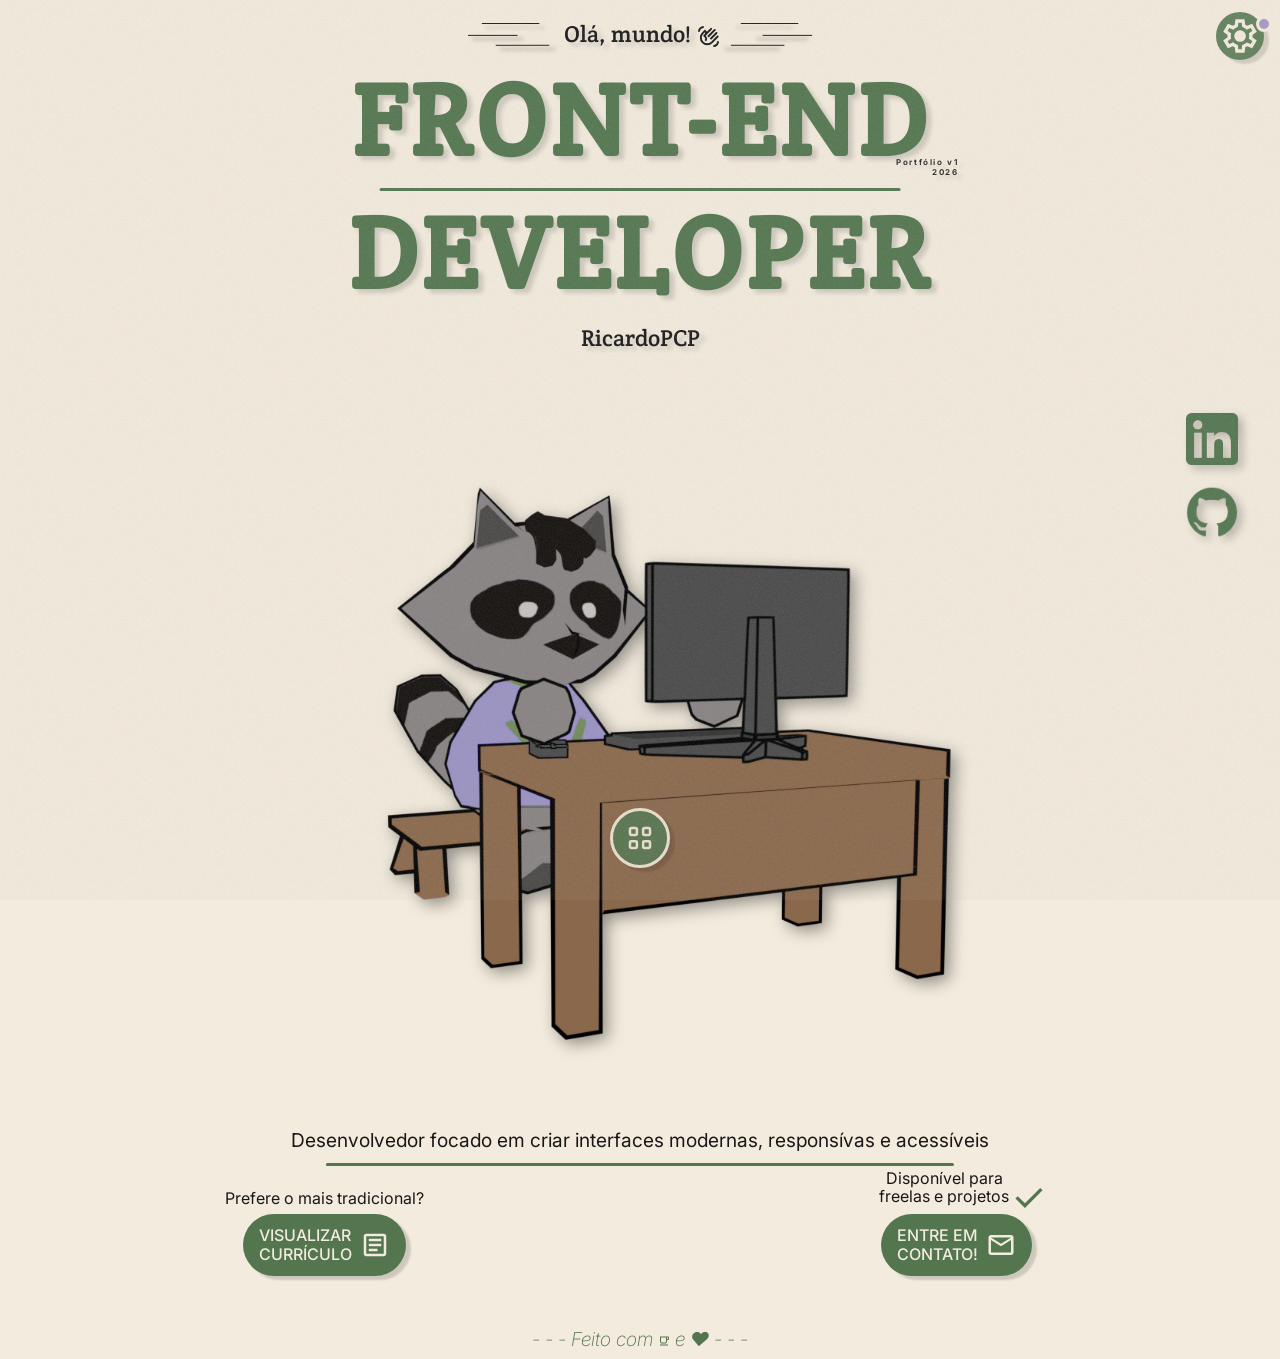
==== index.html @ e35e388c "Primeiro commit" ====
<!DOCTYPE html>
<html lang="en">
<head>
    <meta charset="UTF-8">
    <meta name="viewport" content="width=device-width, initial-scale=1.0">
    <meta name="author" content = "Ricardo PCP">

    <link href="https://fonts.googleapis.com/css2?family=Crete+Round:ital@0;1&display=swap" rel="stylesheet">
    <link href="https://fonts.googleapis.com/css2?family=Crete+Round:ital@0;1&family=Inter:ital,opsz,wght@0,14..32,100..900;1,14..32,100..900&display=swap" rel="stylesheet">
    <link rel="stylesheet" href="./css/style.css">
    <link rel="icon" href="favicon.ico" />
    <script src="script.js" defer></script>

    <title>RicardoPCP</title>
    
</head>
<body>
    <main>
    <header>
        <div class="botao-config">

            <audio id="musica" src="./assets/bg-music.mp3" loop></audio>

            <div class="tocandomusica"><p data-key="musicalg">Tocando: 'Playful Piano' by Dylann Taylor</p>
            </div>

            <ul class="config" onclick="configClick()" tabindex="0" role="button" onkeydown="if(event.key === 'Enter' || event.key === ' ') { configClick(); event.preventDefault(); }">
                <li><svg xmlns="http://www.w3.org/2000/svg" height="24px" viewBox="0 -960 960 960" width="24px" fill="#F3EBDD"><path d="m370-80-16-128q-13-5-24.5-12T307-235l-119 50L78-375l103-78q-1-7-1-13.5v-27q0-6.5 1-13.5L78-585l110-190 119 50q11-8 23-15t24-12l16-128h220l16 128q13 5 24.5 12t22.5 15l119-50 110 190-103 78q1 7 1 13.5v27q0 6.5-2 13.5l103 78-110 190-118-50q-11 8-23 15t-24 12L590-80H370Zm70-80h79l14-106q31-8 57.5-23.5T639-327l99 41 39-68-86-65q5-14 7-29.5t2-31.5q0-16-2-31.5t-7-29.5l86-65-39-68-99 42q-22-23-48.5-38.5T533-694l-13-106h-79l-14 106q-31 8-57.5 23.5T321-633l-99-41-39 68 86 64q-5 15-7 30t-2 32q0 16 2 31t7 30l-86 65 39 68 99-42q22 23 48.5 38.5T427-266l13 106Zm42-180q58 0 99-41t41-99q0-58-41-99t-99-41q-59 0-99.5 41T342-480q0 58 40.5 99t99.5 41Zm-2-140Z"/></svg></li>
                <span class="notificacao"></span>
            </ul>

            <div class="aba-config some">
                <ul>
                    <li class="cor hover" onclick="toggleDarkMode()" tabindex="0" role="button" onkeydown="if(event.key === 'Enter' || event.key === ' ') { toggleDarkMode(); event.preventDefault(); }"><svg class="sol" xmlns="http://www.w3.org/2000/svg" height="20px" viewBox="0 -960 960 960" width="20px" fill="#F3EBDD"><path d="M565-395q35-35 35-85t-35-85q-35-35-85-35t-85 35q-35 35-35 85t35 85q35 35 85 35t85-35Zm-226.5 56.5Q280-397 280-480t58.5-141.5Q397-680 480-680t141.5 58.5Q680-563 680-480t-58.5 141.5Q563-280 480-280t-141.5-58.5ZM200-440H40v-80h160v80Zm720 0H760v-80h160v80ZM440-760v-160h80v160h-80Zm0 720v-160h80v160h-80ZM256-650l-101-97 57-59 96 100-52 56Zm492 496-97-101 53-55 101 97-57 59Zm-98-550 97-101 59 57-100 96-56-52ZM154-212l101-97 55 53-97 101-59-57Zm326-268Z"/></svg> <svg class="lua" xmlns="http://www.w3.org/2000/svg" height="24px" viewBox="0 -960 960 960" width="24px" fill="#181818"><path d="M480-120q-150 0-255-105T120-480q0-150 105-255t255-105q14 0 27.5 1t26.5 3q-41 29-65.5 75.5T444-660q0 90 63 153t153 63q55 0 101-24.5t75-65.5q2 13 3 26.5t1 27.5q0 150-105 255T480-120Zm0-80q88 0 158-48.5T740-375q-20 5-40 8t-40 3q-123 0-209.5-86.5T364-660q0-20 3-40t8-40q-78 32-126.5 102T200-480q0 116 82 198t198 82Zm-10-270Z"/></svg> </li> <li>|</li>
                    <li class="btnMusic hover" onclick="toggleMusic()" tabindex="0" role="button" onkeydown="if(event.key === 'Enter' || event.key === ' ') { toggleMusic(); event.preventDefault(); }"><svg class="noMusic" xmlns="http://www.w3.org/2000/svg" height="24px" viewBox="0 -960 960 960" width="24px" fill="#181818"><path d="M792-56 56-792l56-56 736 736-56 56ZM560-514l-80-80v-246h240v160H560v166ZM400-120q-66 0-113-47t-47-113q0-66 47-113t113-47q23 0 42.5 5.5T480-418v-62l80 80v120q0 66-47 113t-113 47Z"/></svg> <svg class="music" xmlns="http://www.w3.org/2000/svg" height="24px" viewBox="0 -960 960 960" width="24px" fill="#181818"><path d="M287-167q-47-47-47-113t47-113q47-47 113-47 23 0 42.5 5.5T480-418v-422h240v160H560v400q0 66-47 113t-113 47q-66 0-113-47Z"/></svg></li> <li>|</li>
                    <li class="lingua hover" onclick="toggleLanguage()" data-key="nav-lingua" tabindex="0" role="button" onkeydown="if(event.key === 'Enter' || event.key === ' ') { toggleLanguage(); event.preventDefault(); }"><p>BR</p></li>
                </ul>
            </div>
        </div>

        <nav class="navbar">
            <ul class="navbar-hid" onclick="navMobile()" tabindex="0" role="button" onkeydown="if(event.key === 'Enter' || event.key === ' ') { navMobile(); event.preventDefault(); }">
                <li class="menu" ><svg xmlns="http://www.w3.org/2000/svg" height="35px" viewBox="0 -960 960 960" width="35px" fill="#F3EBDD"><path d="M340-540H200q-33 0-56.5-23.5T120-620v-140q0-33 23.5-56.5T200-840h140q33 0 56.5 23.5T420-760v140q0 33-23.5 56.5T340-540Zm-140-80h140v-140H200v140Zm140 500H200q-33 0-56.5-23.5T120-200v-140q0-33 23.5-56.5T200-420h140q33 0 56.5 23.5T420-340v140q0 33-23.5 56.5T340-120Zm-140-80h140v-140H200v140Zm560-340H620q-33 0-56.5-23.5T540-620v-140q0-33 23.5-56.5T620-840h140q33 0 56.5 23.5T840-760v140q0 33-23.5 56.5T760-540Zm-140-80h140v-140H620v140Zm140 500H620q-33 0-56.5-23.5T540-200v-140q0-33 23.5-56.5T620-420h140q33 0 56.5 23.5T840-340v140q0 33-23.5 56.5T760-120Zm-140-80h140v-140H620v140ZM340-620Zm0 280Zm280-280Zm0 280Z"/></svg></li>
            </ul>
            <ul class="navbarul-mobile">
                <li class="hover"><a href="#home" data-page="home" onclick="irParaPagina('home')" ><svg xmlns="http://www.w3.org/2000/svg" height="24px" viewBox="0 -960 960 960" width="24px" fill="#F3EBDD"><path d="M240-200h120v-240h240v240h120v-360L480-740 240-560v360Zm-80 80v-480l320-240 320 240v480H520v-240h-80v240H160Zm320-350Z"/></svg> <span data-key="nav-home"><br>Início</span></a></li>

                <li class="hover"><a href="#" data-page="sobre" onclick="irParaPagina('sobre')"><svg xmlns="http://www.w3.org/2000/svg" height="24px" viewBox="0 -960 960 960" width="24px" fill="#F3EBDD"><path d="M367-527q-47-47-47-113t47-113q47-47 113-47t113 47q47 47 47 113t-47 113q-47 47-113 47t-113-47ZM160-160v-112q0-34 17.5-62.5T224-378q62-31 126-46.5T480-440q66 0 130 15.5T736-378q29 15 46.5 43.5T800-272v112H160Zm80-80h480v-32q0-11-5.5-20T700-306q-54-27-109-40.5T480-360q-56 0-111 13.5T260-306q-9 5-14.5 14t-5.5 20v32Zm296.5-343.5Q560-607 560-640t-23.5-56.5Q513-720 480-720t-56.5 23.5Q400-673 400-640t23.5 56.5Q447-560 480-560t56.5-23.5ZM480-640Zm0 400Z"/></svg> <span data-key="nav-sobre"><br>Sobre</span></a></li>

                <li class="hover"><a href="#" data-page="tech" onclick="irParaPagina('tech')"><svg xmlns="http://www.w3.org/2000/svg" height="24px" viewBox="0 -960 960 960" width="24px" fill="#F3EBDD"><path d="M320-240 80-480l240-240 57 57-184 184 183 183-56 56Zm320 0-57-57 184-184-183-183 56-56 240 240-240 240Z"/></svg> <span data-key="nav-tech"><br>Tech</span></a></li>

                <li class="hover"><a href="#" data-page="projetos" onclick="irParaPagina('projetos')"><svg xmlns="http://www.w3.org/2000/svg" height="24px" viewBox="0 -960 960 960" width="24px" fill="#F3EBDD"><path d="M480-400 40-640l440-240 440 240-440 240Zm0 160L63-467l84-46 333 182 333-182 84 46-417 227Zm0 160L63-307l84-46 333 182 333-182 84 46L480-80Zm0-411 273-149-273-149-273 149 273 149Zm0-149Z"/></svg><span data-key="nav-projetos"><br> Projetos</span></a></li>

                <li class="hover"><a href="#" data-page="contato" onclick="irParaPagina('contato')"><svg xmlns="http://www.w3.org/2000/svg" height="24px" viewBox="0 -960 960 960" width="24px" fill="#F3EBDD"><path d="M160-160q-33 0-56.5-23.5T80-240v-480q0-33 23.5-56.5T160-800h640q33 0 56.5 23.5T880-720v480q0 33-23.5 56.5T800-160H160Zm320-280L160-640v400h640v-400L480-440Zm0-80 320-200H160l320 200ZM160-640v-80 480-400Z"/></svg><span data-key="nav-contato"><br> Contato</span></a></li>

                <li class="hover menu-fechar" onclick="navFechar()" tabindex="0" role="button" onkeydown="if(event.key === 'Enter' || event.key === ' ') { navFechar(); event.preventDefault(); }"> <svg xmlns="http://www.w3.org/2000/svg" height="30px" viewBox="0 -960 960 960" width="30px" fill="#F3EBDD"><path d="m256-200-56-56 224-224-224-224 56-56 224 224 224-224 56 56-224 224 224 224-56 56-224-224-224 224Z"/></svg></li>
            </ul>
        </nav>
    </header>

    <div id="telaDeCarregamento">
        <div class="barra"><img class="guacinim-load" src="./assets/logo.png" alt="Cabeça de guaxinim feliz em low poly"></div>
        <p class="text-carregando">CARREGANDO.<span class="reticencias">..</p>
        <p class="obs">Não vai demorar!</p>
    </div>

    <div class="conteudo">

    <hero id="home" class="pagina ativa">
        <div class="hero-texto">

        <h3><svg width="90" height="30" viewBox="0 0 91 31" fill="none" xmlns="http://www.w3.org/2000/svg">
<g filter="url(#filter0_d_92_171)">
<line x1="72" y1="0.5" x2="14" y2="0.499999" stroke="currentColor"/>
</g>
<g filter="url(#filter1_d_92_171)">
<line x1="50" y1="12.5" x2="-1.17985e-08" y2="12.5" stroke="currentColor"/>
</g>
<g filter="url(#filter2_d_92_171)">
<line x1="28" y1="22.5" x2="82" y2="22.5" stroke="currentColor"/>
</g>
<defs>
<filter id="filter0_d_92_171" x="14" y="0" width="67" height="9" filterUnits="userSpaceOnUse" color-interpolation-filters="sRGB">
<feFlood flood-opacity="0" result="BackgroundImageFix"/>
<feColorMatrix in="SourceAlpha" type="matrix" values="0 0 0 0 0 0 0 0 0 0 0 0 0 0 0 0 0 0 127 0" result="hardAlpha"/>
<feOffset dx="5" dy="4"/>
<feGaussianBlur stdDeviation="2"/>
<feComposite in2="hardAlpha" operator="out"/>
<feColorMatrix type="matrix" values="0 0 0 0 0 0 0 0 0 0 0 0 0 0 0 0 0 0 0.25 0"/>
<feBlend mode="normal" in2="BackgroundImageFix" result="effect1_dropShadow_92_171"/>
<feBlend mode="normal" in="SourceGraphic" in2="effect1_dropShadow_92_171" result="shape"/>
</filter>
<filter id="filter1_d_92_171" x="0" y="12" width="59" height="9" filterUnits="userSpaceOnUse" color-interpolation-filters="sRGB">
<feFlood flood-opacity="0" result="BackgroundImageFix"/>
<feColorMatrix in="SourceAlpha" type="matrix" values="0 0 0 0 0 0 0 0 0 0 0 0 0 0 0 0 0 0 127 0" result="hardAlpha"/>
<feOffset dx="5" dy="4"/>
<feGaussianBlur stdDeviation="2"/>
<feComposite in2="hardAlpha" operator="out"/>
<feColorMatrix type="matrix" values="0 0 0 0 0 0 0 0 0 0 0 0 0 0 0 0 0 0 0.25 0"/>
<feBlend mode="normal" in2="BackgroundImageFix" result="effect1_dropShadow_92_171"/>
<feBlend mode="normal" in="SourceGraphic" in2="effect1_dropShadow_92_171" result="shape"/>
</filter>
<filter id="filter2_d_92_171" x="28" y="22" width="63" height="9.00001" filterUnits="userSpaceOnUse" color-interpolation-filters="sRGB">
<feFlood flood-opacity="0" result="BackgroundImageFix"/>
<feColorMatrix in="SourceAlpha" type="matrix" values="0 0 0 0 0 0 0 0 0 0 0 0 0 0 0 0 0 0 127 0" result="hardAlpha"/>
<feOffset dx="5" dy="4"/>
<feGaussianBlur stdDeviation="2"/>
<feComposite in2="hardAlpha" operator="out"/>
<feColorMatrix type="matrix" values="0 0 0 0 0 0 0 0 0 0 0 0 0 0 0 0 0 0 0.25 0"/>
<feBlend mode="normal" in2="BackgroundImageFix" result="effect1_dropShadow_92_171"/>
<feBlend mode="normal" in="SourceGraphic" in2="effect1_dropShadow_92_171" result="shape"/>
</filter>
</defs>
</svg>
<span data-key="ola">Olá, mundo!</span> <span class="mao"><svg xmlns="http://www.w3.org/2000/svg" viewBox="0 -960 960 960" fill="currentColor" style="width:1em;height:1em;margin: 0.2px 0 0 1px;"><path d="m430-500 283-283q12-12 28-12t28 12q12 12 12 28t-12 28L487-444l-57-56Zm99 99 254-255q12-12 28.5-12t28.5 12q12 12 12 28.5T840-599L586-345l-57-56ZM211-211q-91-91-91-219t91-219l120-120 59 59q7 7 12 14.5t10 15.5l148-149q12-12 28.5-12t28.5 12q12 12 12 28.5T617-772L444-599l-85 84 19 19q46 46 44 110t-49 111l-57-56q23-23 25.5-54.5T321-440l-47-46q-12-12-12-28.5t12-28.5l57-56q12-12 12-28.5T331-656l-64 64q-68 68-68 162.5T267-267q68 68 163 68t163-68l239-240q12-12 28.5-12t28.5 12q12 12 12 28.5T889-450L649-211q-91 91-219 91t-219-91Zm219-219ZM680-39v-81q66 0 113-47t47-113h81q0 100-70.5 170.5T680-39ZM39-680q0-100 70.5-170.5T280-921v81q-66 0-113 47t-47 113H39Z"/></svg></span><svg class="rotate"width="90" height="30" viewBox="0 0 91 31" fill="none" xmlns="http://www.w3.org/2000/svg">
<g filter="url(#filter0_d_92_171)">
<line x1="72" y1="0.5" x2="14" y2="0.499999" stroke="currentColor"/>
</g>
<g filter="url(#filter1_d_92_171)">
<line x1="50" y1="12.5" x2="-1.17985e-08" y2="12.5" stroke="currentColor"/>
</g>
<g filter="url(#filter2_d_92_171)">
<line x1="28" y1="22.5" x2="82" y2="22.5" stroke="currentColor"/>
</g>
<defs>
<filter id="filter0_d_92_171" x="14" y="0" width="67" height="9" filterUnits="userSpaceOnUse" color-interpolation-filters="sRGB">
<feFlood flood-opacity="0" result="BackgroundImageFix"/>
<feColorMatrix in="SourceAlpha" type="matrix" values="0 0 0 0 0 0 0 0 0 0 0 0 0 0 0 0 0 0 127 0" result="hardAlpha"/>
<feOffset dx="5" dy="4"/>
<feGaussianBlur stdDeviation="2"/>
<feComposite in2="hardAlpha" operator="out"/>
<feColorMatrix type="matrix" values="0 0 0 0 0 0 0 0 0 0 0 0 0 0 0 0 0 0 0.25 0"/>
<feBlend mode="normal" in2="BackgroundImageFix" result="effect1_dropShadow_92_171"/>
<feBlend mode="normal" in="SourceGraphic" in2="effect1_dropShadow_92_171" result="shape"/>
</filter>
<filter id="filter1_d_92_171" x="0" y="12" width="59" height="9" filterUnits="userSpaceOnUse" color-interpolation-filters="sRGB">
<feFlood flood-opacity="0" result="BackgroundImageFix"/>
<feColorMatrix in="SourceAlpha" type="matrix" values="0 0 0 0 0 0 0 0 0 0 0 0 0 0 0 0 0 0 127 0" result="hardAlpha"/>
<feOffset dx="5" dy="4"/>
<feGaussianBlur stdDeviation="2"/>
<feComposite in2="hardAlpha" operator="out"/>
<feColorMatrix type="matrix" values="0 0 0 0 0 0 0 0 0 0 0 0 0 0 0 0 0 0 0.25 0"/>
<feBlend mode="normal" in2="BackgroundImageFix" result="effect1_dropShadow_92_171"/>
<feBlend mode="normal" in="SourceGraphic" in2="effect1_dropShadow_92_171" result="shape"/>
</filter>
<filter id="filter2_d_92_171" x="28" y="22" width="63" height="9.00001" filterUnits="userSpaceOnUse" color-interpolation-filters="sRGB">
<feFlood flood-opacity="0" result="BackgroundImageFix"/>
<feColorMatrix in="SourceAlpha" type="matrix" values="0 0 0 0 0 0 0 0 0 0 0 0 0 0 0 0 0 0 127 0" result="hardAlpha"/>
<feOffset dx="5" dy="4"/>
<feGaussianBlur stdDeviation="2"/>
<feComposite in2="hardAlpha" operator="out"/>
<feColorMatrix type="matrix" values="0 0 0 0 0 0 0 0 0 0 0 0 0 0 0 0 0 0 0.25 0"/>
<feBlend mode="normal" in2="BackgroundImageFix" result="effect1_dropShadow_92_171"/>
<feBlend mode="normal" in="SourceGraphic" in2="effect1_dropShadow_92_171" result="shape"/>
</filter>
</defs>
</svg>
</h3>
        
        <h1><span>FRONT-END
        <div class="versao-port"><p data-key="port-ver">Portfólio v1<br>2026</p></div></span>
        <br>DEVELOPER</h1>
        <h3 class="nome">RicardoPCP</h3>
        </div>

         <div class="hero-infos">
            <div class="hero-video">
            <video class="video-hero" autoplay muted loop preload="auto">
                <source src="./assets/animacoes/hero.webm" type="video/webm" alt="Animação de guaxinim low poly trabalhando">
                <img src="./assets/animacoes/hero.apng" alt="Animação de guaxinim low poly trabalhando" loading="lazy"> </video>
            </div>

            <div class="perfis">
            <ul>
                <li class="hover"><a href="https://www.linkedin.com/in/ricardo-pessoa-215923372" target="_blank" rel="noopener noreferrer"><img src="./assets/linkedinlogo.png" alt="perfil LinkedIN"></a></li>
                <li class="hover"><a href="https://github.com/RicardoPCP" target="_blank" rel="noopener noreferrer"><img src="./assets/githublogo.png" alt="perfil GitHub"></a></li>
            </ul>
            </div>

            <div class="desc-hero">
                <span><p data-key="desc-hero">Desenvolvedor focado em criar interfaces modernas, responsívas e acessíveis<br>
                </span></p>
            </div>

            <div class="btns-grid">
            <div class="btn-cv">
                <p data-key="btn-cv-texto">Prefere o mais tradicional?</p>
                <a class="btn" href="./assets/Currículo.pdf" target="_blank"><span data-key="btn-cv">VISUALIZAR<br>CURRÍCULO</span> <svg  class="CV" xmlns="http://www.w3.org/2000/svg" height="24px" viewBox="0 -960 960 960" width="24px" fill="#F3EBDD"><path d="M280-280h280v-80H280v80Zm0-160h400v-80H280v80Zm0-160h400v-80H280v80Zm-80 480q-33 0-56.5-23.5T120-200v-560q0-33 23.5-56.5T200-840h560q33 0 56.5 23.5T840-760v560q0 33-23.5 56.5T760-120H200Zm0-80h560v-560H200v560Zm0-560v560-560Z"/></svg></a>
            </div>

            <div class="btn-contato">
                <p><span data-key="btn-contato-texto">Disponível para<br>freelas e projetos</span> <svg class="check" xmlns="http://www.w3.org/2000/svg" height="24px" viewBox="0 -960 960 960" width="24px" fill="#53764F"><path d="M382-240 154-468l57-57 171 171 367-367 57 57-424 424Z"/></svg></p>
                <a class="btn" href="#" data-page="contato" onclick="irParaPagina('contato')"><span data-key="btn-contato">ENTRE EM<br>CONTATO!</span> <svg xmlns="http://www.w3.org/2000/svg" height="24px" viewBox="0 -960 960 960" width="24px" fill="#F3EBDD"><path d="M160-160q-33 0-56.5-23.5T80-240v-480q0-33 23.5-56.5T160-800h640q33 0 56.5 23.5T880-720v480q0 33-23.5 56.5T800-160H160Zm320-280L160-640v400h640v-400L480-440Zm0-80 320-200H160l320 200ZM160-640v-80 480-400Z"/></svg></a>
            </div>
            </div>

            </div>
    </hero>

    <hero id="sobre" class="pagina">
        <div class="div-sobre">
            <div class="sobre-texto">
                <h2 data-key="sobre"><span class="borda-bottom">SOBRE:</span></h2>
                    <p data-key="sobre-desc">Oi, eu sou <span>Ricardo</span>, tenho 22 anos e sou estudante de Ciência da Computação e desenvolvedor front-end apaixonado por transformar ideias em experiências digitais modernas, funcionais e responsivas. Atualmente, estou colocando meus estudos em prática através do desenvolvimento de websites e projetos próprios, explorando desde design até o código. 

                    <span><br><br>Gosto de fazer o usuário nem perceber todo o trabalhão por trás das interfaces!</span>
                    </p>
                    </div>

                    <div class="carrossel">
                        <button class="seta antes">❮</button>
                    <ul>
                        <li><img src="./assets/guaciDEV.png">
                        <br><p data-key="sobre-item1" class="hobby"><svg xmlns="http://www.w3.org/2000/svg" height="24px" viewBox="0 -960 960 960" width="24px" fill="currentColor"><path d="M160-160q-33 0-56.5-23.5T80-240v-480q0-33 23.5-56.5T160-800h640q33 0 56.5 23.5T880-720v480q0 33-23.5 56.5T800-160H160Zm0-80h640v-400H160v400Zm140-40-56-56 103-104-104-104 57-56 160 160-160 160Zm180 0v-80h240v80H480Z"/></svg> <span> DEVELOPER</span> por profissão</p></li>

                        <li><img src="./assets/guaciGAMER.png">
                        <br><p data-key="sobre-item2" class="hobby"><svg xmlns="http://www.w3.org/2000/svg" height="24px" viewBox="0 -960 960 960" width="24px" fill="currentColor"><path d="M160-240q-33 0-56.5-23.5T80-320v-320q0-33 23.5-56.5T160-720h640q33 0 56.5 23.5T880-640v320q0 33-23.5 56.5T800-240H160Zm0-80h640v-320H160v320Zm120-40h80v-80h80v-80h-80v-80h-80v80h-80v80h80v80Zm342.5-17.5Q640-395 640-420t-17.5-42.5Q605-480 580-480t-42.5 17.5Q520-445 520-420t17.5 42.5Q555-360 580-360t42.5-17.5Zm120-120Q760-515 760-540t-17.5-42.5Q725-600 700-600t-42.5 17.5Q640-565 640-540t17.5 42.5Q675-480 700-480t42.5-17.5ZM160-320v-320 320Z"/></svg>
                        <span> GAMER</span> há 22 anos...</p></li>

                        <li><img src="./assets/guaciCOZI.png">
                        <br><p data-key="sobre-item3" class="hobby"><svg xmlns="http://www.w3.org/2000/svg" height="24px" viewBox="0 -960 960 960" width="24px" fill="currentColor"><path d="M640-80q-67 0-101.5-22.5T480-150q-19-20-36.5-35T399-200q-45 0-100-15.5t-103.5-51Q147-302 114-359T80-499q-2-167 82.5-274T399-880q71 0 120 20.5t84.5 51.5q35.5 31 60 68.5T710-667q12 20 24 36.5t26 30.5q60 60 90 105t30 136q0 120-74.5 199.5T640-80Zm0-80q57 0 108.5-56.5T800-359q0-66-19.5-97T704-544q-21-20-37.5-44.5T633-639q-41-65-87-113t-147-48q-129 0-185 92.5T160-500q1 67 29 110t66.5 67.5Q294-298 334-289t65 9q51 0 82 24.5t51 45.5q22 23 42.5 36.5T640-160ZM480-340q58 0 99-41t41-99q0-58-41-99t-99-41q-58 0-99 41t-41 99q0 58 41 99t99 41Zm-1-140Z"/></svg>
                        <span> COZINHEIRO</span> nos fins de semana :></p></li>

                        <li><img src="./assets/guaciCOSPLAY.png">
                        <br><p data-key="sobre-item4" class="hobby"><svg xmlns="http://www.w3.org/2000/svg" height="24px" viewBox="0 -960 960 960" width="24px" fill="currentColor"><path d="M312-240q-51 0-97.5-18T131-311q-48-45-69.5-106.5T40-545q0-78 38-126.5T189-720q14 0 26.5 2.5T241-710l239 89 239-89q13-5 25.5-7.5T771-720q73 0 111 48.5T920-545q0 66-21.5 127.5T829-311q-37 35-83.5 53T648-240q-66 0-112-30l-46-30h-20l-46 30q-46 30-112 30Zm0-80q37 0 69-17.5t59-42.5h80q27 25 59 42.5t69 17.5q36 0 69.5-12.5T777-371q34-34 48.5-80t14.5-94q0-41-17-68.5T769-640q-3 0-22 4L480-536 213-636q-5-2-10.5-3t-11.5-1q-37 0-54 27t-17 68q0 49 14.5 95t49.5 80q26 25 59 37.5t69 12.5Zm49-60q37 0 58-16.5t21-45.5q0-49-64.5-93.5T239-580q-37 0-58 16.5T160-518q0 49 64.5 93.5T361-380Zm-6-60q-38 0-82.5-25T220-516q5-2 11.5-3.5T245-521q38 0 82.5 25.5T380-444q-5 2-11.5 3t-13.5 1Zm244 61q72 0 136.5-45t64.5-94q0-29-20.5-46T721-581q-72 0-136.5 45T520-442q0 29 21 46t58 17Zm6-61q-7 0-13-1t-11-3q8-26 52.5-51t82.5-25q7 0 13 1t11 3q-8 26-52.5 51T605-440Zm-125-40Z"/></svg>
                        <span> COSPLAYER</span> nas horas vagas!</p></li>
                    </ul>
                    <button class="seta depois">❯</button>
                </div>

            <div class="div-experiencia">
                <div class="div-experiencia">
                    <h2 data-key="sobre-exp"><span class="borda-bottom" >EXPERIÊNCIA:</span></h2>
                    <div class="experiencia-desc">
                        <ul data-key="sobre-ul1">
                            <li class="trabalho"><span>Desenvolvedor Web - Freelancer</span> Jun/2026 - Atual</li>
                            <li class="afazer fim">Construção de landing pages e sites responsivos</li>

                            <li class="trabalho"><span>Instituto Educar Aparecida - Trabalho Voluntário</span> Abr/2026 - Atual</li>
                            <li class="afazer">Construção e manutenção de banco de dados SQL</li>
                            <li class="afazer fim">Suporte ao desenvolvimento back-end utilizando JavaScript</li>

                            <li class="trabalho"><span>Dele Dela Calçados - Assistente de Gerência e Vendedor</span> Mai/2020 - Atual</li>
                            <li class="afazer">Abertura e fechamento de loja e caixa</li>
                            <li class="afazer">Atendimento ao cliente</li>
                            <li class="afazer">Manutenção e organização de estoque</li>
                            <li class="afazer">Cadastro de mercadorias</li>
                            <li class="afazer fim">Contato com fornecedores</li>
                            </ul>
                    </div>
                        <div class="experiencia-video">
                        <video class="video-experiencia" autoplay muted loop preload="auto">
                         <source src="./assets/animacoes/gravata.webm" type="video/webm" alt="Animação de guaxinim low poly arrumando gravata">
                         <img src="./assets/animacoes/gravata.apng" alt="Animação de guaxinim low poly arrumando gravata" loading="lazy"> </video>
                         </div>
                </div>
            </div>

            <div class="div-cursos">
                <div class="div-cursos">
                    <h2 data-key="sobre-cursos"><span class="borda-bottom2">CURSOS E FORMAÇÕES:</span></h2>
                    <div class="curso-desc">
                        <ul data-key="sobre-ul2">
                            <li class="trabalho"> <span>Ciências da Computação</span> | Abr/2022 - Atual (8º Semestre)</li>
                            <li class="afazer fim">Centro Universitário Jorge Amado (UNIJORGE)</li>

                            <li class="trabalho"> <span>Oficina de Idéias, Aprender e Empreender</span> | Ago/2022 - Dez/202</li>
                            <li class="afazer fim">UFBA (Ciências Contábeis)</li>

                            <li class="trabalho"> <span>Curso Web Front-end HTML, CSS, JS</span> | Abr/2026</li>
                            <li class="afazer fim">Serliv Cursos</li>

                            <li class="trabalho"> <span>Curso de Javascript</span> | Mai/2026</li>
                            <li class="afazer fim">Curso em Vídeo</li>
                        </ul>
                        <div class="curso-video">
                        <video class="video-curso" autoplay muted loop preload="auto">
                         <source src="./assets/animacoes/papel.webm" type="video/webm" alt="Animação de guaxinim low poly escrevendo">
                         <img src="./assets/animacoes/papel.apng" alt="Animação de guaxinim low poly escrevendo" loading="lazy"> </video>
                         </div>
                    </div>
                </div>
             </div>
        </div>
    </hero>

    <hero id="tech" class="pagina">
        <div class="div-tech">
            <div class="tech-texto" data-key="tecnologias-div">
                <h2><span class="borda-bottom">TECNOLOGIAS:</span></h2>
                <p>Minha stack de desenvolvimento...</p>
                </div>
                <div class="lista-tech">
                    <div class="caixa-tech">
                        <p class="titulo-caixa-tech">Front-end</p>
                        <p><img class="programacao-logo" src="./assets/html.png"> HTML, 
                        <img class="programacao-logo" src="./assets/css.png"> CSS, 
                        <img class="programacao-logo" src="./assets/javascript.png"> JavaScript, 
                        <img class="programacao-logo" src="./assets/react.webp"> React 
                        <span data-key="estudando">(Estudando...)</span></p>
                    </div>

                    <div class="caixa-tech">
                        <p class="titulo-caixa-tech">Back-end</p>
                        <p><img class="programacao-logo" src="./assets/node.png">  Node.js</p>
                    </div>

                    <div class="caixa-tech">
                        <p class="titulo-caixa-tech" data-key="db">Banco de Dados</p>
                        <p><img class="programacao-logo" src="./assets/mysql.png">  MySQL, 
                        <img class="programacao-logo" src="./assets/postgre.webp"> PostgreSQL</p>
                    </div>

                    <div class="caixa-tech">
                        <p class="titulo-caixa-tech" data-key="ferramentas">Ferramentas</p>
                        <p>                        <img class="programacao-logo" src="./assets/git.png"> Git, 
                        <img class="programacao-logo" src="./assets/githubminilogo.webp"> GitHub, 
                        <img class="programacao-logo" src="./assets/figma.png"> Figma, 
                        <img class="programacao-logo" src="./assets/blender.webp"> Blender</p>
                    </div>
                </div>

                <div class="ascii">
                    <img src="./assets/ascii-art.png" alt="Imagem em ASCII de guaxinim">
                </div>

        </div>
    </hero>

    <hero id="projetos" class="pagina">
        <div class="div-projetos">
            <div class="projeto-texto" data-key="projetosTxt" >
                <h2><span class=borda-bottom>PROJETOS:</span></h2>
                <p>Clique no projeto para saber mais detalhes!</p>
            </div>
                <div class="grid-projetos">
                    <div class="espacoprojeto1">
                    <div class="projeto">
                        <p class="titulo-projeto"><span class="tagP">Site Comercial:</span> <span class="nomeP">Academia Fitness Performance</span></p>

                        <button type="button" command="show-modal" commandfor="dialogProjeto1">
                        <img class="thumbP" src="./assets/projetos/FP1.webp" alt="Thumbnail Academia Fitness Performance">
                        </button>

                        <p class="desc-projeto">Website para promover a academia FP</p>
                    </div>
                    <dialog id="dialogProjeto1">
                        <button class="fecharDialog" type="button" command="close" commandfor="dialogProjeto1"><svg xmlns="http://www.w3.org/2000/svg" height="24px" viewBox="0 -960 960 960" width="24px" fill="currentColor"><path d="m256-200-56-56 224-224-224-224 56-56 224 224 224-224 56 56-224 224 224 224-56 56-224-224-224 224Z"/></svg></button>

                        <h2 class="dialogNomeSite"><span>Site Comercial:</span><br>Academia Fitness Performance</h2>

                        <div class="carrossel projetos">
                        <button class="seta antes">❮</button>
                    <ul>
                        <li><img src="./assets/projetos/FP1.webp" loading="lazy" alt="Imagem de site 1"></li>
                        <li><img src="./assets/projetos/FP2.webp" loading="lazy" alt="Imagem de site 2"></li>
                        <li><img src="./assets/projetos/FP3.webp" loading="lazy" alt="Imagem de site 3"></li>
                    </ul>
                    <button class="seta depois">❯</button>
                        </div>

                        <div class="btns-grid">
                            <div class="btn-cv">
                            <a class="btn" href="https://github.com/RicardoPCP/Fitness-Performance" target="_blank"><span>ACESSAR<br>REPOSITÓRIO</span> <img class="btn-github" src="./assets/githublogo.png"></a>
                        </div>

                        <div class="btn-contato">
                            <a class="btn" href="https://fitnessperformance.com.br/" target="_blank"><span>ACESSAR<br>PROJETO</span> <svg xmlns="http://www.w3.org/2000/svg" height="24px" viewBox="0 -960 960 960" width="24px" fill="#F3EBDD"><path d="M40-120v-80h880v80H40Zm120-120q-33 0-56.5-23.5T80-320v-440q0-33 23.5-56.5T160-840h640q33 0 56.5 23.5T880-760v440q0 33-23.5 56.5T800-240H160Zm0-80h640v-440H160v440Zm0 0v-440 440Z"/></svg></a>
                        </div>
                        </div>

                        <p>O projeto consiste em um website desenvolvido para a academia Fitness Performance, com o objetivo de apresentar seus serviços e canais de contato de forma moderna, responsiva e acessível. O site também oferece funcionalidades interativas para melhorar a experiência dos alunos, como recomendação de músicas para a playlist da academia.</p>
                        <ul>
                            <li><span>TECNOLOGIAS:<br></span><p>HTML, CSS, JavaScript e Git</p></li>
                            <li><span>FUNCIONALIDADES:</span>
                                <ul>
                                    <li>Website de fácil acesso e completamente responsivo;</li>
                                    <li>Formulário para sugestão de músicas;</li>
                                    <li>Exibição de planos e serviços;</li>
                                    <li>Integração com WhatsApp para contato rápido;</li>
                                </ul></li>
                        </ul>

                    </dialog>
                    </div>

                    <div class="espacoprojeto2">
                    <div class="projeto">
                        <p class="titulo-projeto"><span class="tagP">Sistema:</span> <span class="nomeP">CodoLog</span></p>

                        <button type="button" command="show-modal" commandfor="dialogProjeto2">
                        <img class="thumbP" src="./assets/projetos/CL2.webp" alt="Thumbnail sistema CodoLog">
                        </button>

                        <p class="desc-projeto">Sistema de ocorrências para condomínios</p>
                    </div>
                    <dialog id="dialogProjeto2">
                        <button class="fecharDialog" type="button" command="close" commandfor="dialogProjeto2"><svg xmlns="http://www.w3.org/2000/svg" height="24px" viewBox="0 -960 960 960" width="24px" fill="currentColor"><path d="m256-200-56-56 224-224-224-224 56-56 224 224 224-224 56 56-224 224 224 224-56 56-224-224-224 224Z"/></svg></button>

                        <h2 class="dialogNomeSite"><span>Sistema:</span><br>Codolog</h2>

                        <div class="carrossel projetos">
                        <button class="seta antes">❮</button>
                    <ul>
                        <li><img src="./assets/projetos/CL2.webp" loading="lazy" alt="Imagem de site 1"></li>
                        <li><img src="./assets/projetos/CL1.webp" loading="lazy" alt="Imagem de site 2"></li>
                        <li><img src="./assets/projetos/CL3.jpg" loading="lazy" alt="Imagem de site 3"></li>
                        <li><img src="./assets/projetos/CL4.webp" loading="lazy" alt="Imagem de site 4"></li>
                    </ul>
                    <button class="seta depois">❯</button>
                        </div>

                        <div>
                            <div class="unicbtnProjeto">
                            <a class="btn" href="https://github.com/xxxRafaelxxx/TeamCoders" target="_blank"><span>ACESSAR<br>REPOSITÓRIO</span> <img class="btn-github" src="./assets/githublogo.png"></a>
                        </div>
                        </div>

                        <p>Este sistema fornece um ambiente de comunicação entre moradores, síndico e equipe administrativa através de ocorrências. Desta forma, fica muito mais fácil de receber, acompanhar e resolver as necessidades dos moradores.<br>(Projeto em equipe)</p>
                        <ul>
                            <li><span>TECNOLOGIAS:<br></span><p>HTML, CSS, JavaScript, React, Node.Js e PostgreSQL</p></li>
                            <li><span>FUNCIONALIDADES:</span>
                                <ul>
                                    <li>Cadastro de usuários e condomínios;</li>
                                    <li>Registro e acompanhamento de ocorrências;</li>
                                    <li>Definição de cargos no condomínio</li>
                                </ul></li>
                        </ul>

                    </dialog>
                    </div>

                    <div class="espacoprojeto3">
                    <div class="projeto">
                        <p class="titulo-projeto"><span class="tagP">Jogo:</span> <span class="nomeP">Madrugando...</span></p>

                        <button type="button" command="show-modal" commandfor="dialogProjeto3">
                        <img class="thumbP" src="./assets/projetos/MGthumb.webp" alt="Thumbnail jogo Madrugando">
                        </button>

                        <p class="desc-projeto">Jogo de sobrevivência com minigames</p>
                    </div>
                    <dialog id="dialogProjeto3">
                        <button class="fecharDialog" type="button" command="close" commandfor="dialogProjeto3"><svg xmlns="http://www.w3.org/2000/svg" height="24px" viewBox="0 -960 960 960" width="24px" fill="currentColor"><path d="m256-200-56-56 224-224-224-224 56-56 224 224 224-224 56 56-224 224 224 224-56 56-224-224-224 224Z"/></svg></button>

                        <h2 class="dialogNomeSite"><span>Jogo:</span><br>Madrugando...</h2>

                        <div class="carrossel projetos">
                        <button class="seta antes">❮</button>
                    <ul>
                        <li><img src="./assets/projetos/MG1.webp" loading="lazy" alt="Imagem de site 1"></li>
                        <li><img src="./assets/projetos/MG2.webp" loading="lazy" alt="Imagem de site 2"></li>
                        <li><img src="./assets/projetos/MG3.webp" loading="lazy" alt="Imagem de site 3"></li>
                    </ul>
                    <button class="seta depois">❯</button>
                        </div>

                        <div>
                            <div class="unicbtnProjeto">
                            <a class="btn" href="https://drive.google.com/file/d/12iOmOXT9M4QRdd-fR528hQhF9H0pX29w/view?usp=sharing" target="_blank"><span>BAIXAR<br>APLICAÇÃO</span> <svg xmlns="http://www.w3.org/2000/svg" height="24px" viewBox="0 -960 960 960" width="24px" fill="currentColor"><path d="M480-320 280-520l56-58 104 104v-326h80v326l104-104 56 58-200 200ZM240-160q-33 0-56.5-23.5T160-240v-120h80v120h480v-120h80v120q0 33-23.5 56.5T720-160H240Z"/></svg></a>
                        </div>
                        </div>

                        <p>Era pra você estar dormindo, mas nada melhor do que passar a noite jogando... uma pena que fantasmas resolveram te assombrar logo hoje!<br>Antes de dormir, vença todos os minigames do seu console e evite que os fantasmas te alcancem<br>(Inspirado em FNAF | Projeto acadêmico)
                        </p>
                        <ul>
                            <li><span>TECNOLOGIAS:<br></span><p>Clickteam Fusion e Clip Studio Paint</p></li>
                            <li><span>FUNCIONALIDADES:</span>
                                <ul>
                                    <li>4 minigames para jogar;</li>
                                    <li>Loop de gameplay com estilo survival horror;</li>
                                </ul></li>
                        </ul>

                    </dialog>
                    </div>

                    <div class="espacoprojeto4">
                    <div class="projeto">
                        <p class="titulo-projeto"><span class="tagP">Jogo:</span> <span class="nomeP">Madrugando 2: Masmorra Macabra</span></p>

                        <button type="button" command="show-modal" commandfor="dialogProjeto4">
                        <img class="thumbP" src="./assets/projetos/MG2-thumb.webp" alt="Thumbnail Madrugando 2">
                        </button>

                        <p class="desc-projeto">Jogo educativo focado em digitação</p>
                    </div>
                    <dialog id="dialogProjeto4">
                        <button class="fecharDialog" type="button" command="close" commandfor="dialogProjeto4"><svg xmlns="http://www.w3.org/2000/svg" height="24px" viewBox="0 -960 960 960" width="24px" fill="currentColor"><path d="m256-200-56-56 224-224-224-224 56-56 224 224 224-224 56 56-224 224 224 224-56 56-224-224-224 224Z"/></svg></button>

                        <h2 class="dialogNomeSite"><span>Jogo:</span><br>Madrugando 2:<br> Masmorra Macabra</h2>

                        <div class="carrossel projetos">
                        <button class="seta antes">❮</button>
                    <ul>
                        <li><img src="./assets/projetos/MG2-1.webp" loading="lazy" alt="Imagem de site 1"></li>
                        <li><img src="./assets/projetos/MG2-2.webp" loading="lazy" alt="Imagem de site 2"></li>
                        <li><img src="./assets/projetos/MG3-3.webp" loading="lazy" alt="Imagem de site 3"></li>
                    </ul>
                    <button class="seta depois">❯</button>
                        </div>

                        <div>
                            <div class="unicbtnProjeto">
                            <a class="btn" href="https://drive.google.com/file/d/1gldTF6yEr_5Y59zH9TLvrXhoNhhOsmso/view?usp=sharing" target="_blank"><span>BAIXAR<br>APLICAÇÃO</span> <svg xmlns="http://www.w3.org/2000/svg" height="24px" viewBox="0 -960 960 960" width="24px" fill="currentColor"><path d="M480-320 280-520l56-58 104 104v-326h80v326l104-104 56 58-200 200ZM240-160q-33 0-56.5-23.5T160-240v-120h80v120h480v-120h80v120q0 33-23.5 56.5T720-160H240Z"/></svg></a>
                        </div>
                        </div>

                        <p>Um typing game em que o jogador enfrenta inimigos utilizando a digitação como principal forma de combate, cada inimigo carrega uma palavra que deve ser digitada corretamente para ser derrotado. Além dos inimigos comuns, surgem inimigos especiais que desafiam o jogador com perguntas de conhecimentos gerais e para derrotá-los o jogador deve digitar rapidamente a resposta correta antes que o tempo se esgote. <br>(Projeto acadêmico)
                        </p>
                        <ul>
                            <li><span>TECNOLOGIAS:<br></span><p>Clickteam Fusion, Blender e Clip Studio Paint</p></li>
                            <li><span>FUNCIONALIDADES:</span>
                                <ul>
                                    <li>Combate com base em digitação;</li>
                                    <li>Perguntas de vários assuntos;</li>
                                </ul></li>
                        </ul>

                    </dialog>
                    </div>

                </div>

            </div>
    </hero>

    <hero id="contato" class="pagina">
        <div class="div-contato">
            <h2 class="digitando" data-key="conversar">Oi! Bora conversar!<span class="mouseBlink">|</span></h2>
                <div class="experiencia-video">
                    <video class="video-experiencia" autoplay muted loop preload="auto">
                    <source src="./assets/animacoes/gravata.webm" type="video/webm" alt="Animação de guaxinim low poly acenando com uma carta">
                    <img src="./assets/animacoes/gravata.apng" alt="Animação de guaxinim low poly acenando com uma carta"> </video>
                </div>

            <div class="contato-texto">
                <p data-key="contato-texto">Estou construindo minha trajetória na área de tecnologia, se tiver uma ideia, oportunidade ou só quiser bater um papo...<br><br>
                <span>ENTRE EM CONTATO!</span></p>
            </div>
            <div class="perfis-contato">
                <ul>
                <li class="hover"><a href="https://www.linkedin.com/in/ricardo-pessoa-215923372" target="_blank" rel="noopener noreferrer"><img src="./assets/linkedinlogo.png" alt="perfil LinkedIN"></a></li>

                <li class="hover"><a href="https://github.com/RicardoPCP" target="_blank" rel="noopener noreferrer"><img src="./assets/githublogo.png" alt="perfil GitHub"></a></li>

                <li class="hover">
                    <button type="button" id="btn-copiar-email" popovertarget="copiar-email"><svg xmlns="http://www.w3.org/2000/svg" height="24px" viewBox="0 -960 960 960" width="24px" fill="currentColor"><path d="M160-160q-33 0-56.5-23.5T80-240v-480q0-33 23.5-56.5T160-800h640q33 0 56.5 23.5T880-720v480q0 33-23.5 56.5T800-160H160Zm320-280L160-640v400h640v-400L480-440Zm0-80 320-200H160l320 200ZM160-640v-80 480-400Z"/></svg></button></li>
                </ul>
                <div id="copiar-email" popover="manual">
                    <p data-key="email">E-mail copiado! Espero uma mensagem!</p>
                </div>
            </div>
    </hero>

    </div>
    </main>
    <footer>
    <p data-key="footer">- - - Feito com <svg xmlns="http://www.w3.org/2000/svg" height="12px" viewBox="0 -960 960 960" width="12px" fill="currentColor"><path d="M160-120v-80h640v80H160Zm160-160q-66 0-113-47t-47-113v-400h640q33 0 56.5 23.5T880-760v120q0 33-23.5 56.5T800-560h-80v120q0 66-47 113t-113 47H320Zm0-80h240q33 0 56.5-23.5T640-440v-320H240v320q0 33 23.5 56.5T320-360Zm400-280h80v-120h-80v120ZM320-360h-80 400-320Z"/></svg> e ♥ - - -</p>
    </footer>

</body>
</html>
---- css/style.css ----
@import url('./navbar.css');
@import url('./main.css');
@import url('./loadEanim.css');
@import url('./sobretechcontato.css');

*{
    margin: 0;
    padding: 0;
    scroll-behavior: smooth;
    box-sizing: border-box;
    /*border: solid 1px red;*/
}

:root{
    --cor-fundo: #F3EBDD;
    --cor-icone: #F3EBDD;
    --cor-texto: #181818;
    --cor-destaque: #53764F;
    --cor-atencao: #9F90C2;
    --cor-hover: #456642;
    --cor-branco: #FAF8F3;
    --strokeD: #181818;
    --cor-foco: #9F90C2;
}

[data-theme="dark"] {
    --cor-fundo: #171A17;
    --cor-icone: #171A17;
    --cor-texto: #E9E5DD;
    --cor-destaque: #7FA878;
    --cor-atencao: #9F90C2;
    --cor-hover: #92BC8A;
    --cor-branco: #232824;
    --strokeD: #E9E5DD;
    --cor-foco: #cec548;
}

body{
    background-color: var(--cor-fundo);
    color: var(--cor-texto);
    line-height:1.6;
    width: 100%;
    min-height: 100dvh;
    overflow-y: scroll;
    overflow-x: hidden;
    display: grid;
    font-family: 'Inter', sans-serif;
    transition: background-color 0.3s ease, color 0.3s ease;


    grid-template-rows: auto 1fr auto;
    grid-template-areas: 
    "main main main"
    "main main main"
    "footer footer footer";
}

main{
    grid-area: main;
}
footer{
    grid-area:footer;
    display: flex;
    overflow-x: hidden;
    flex-wrap: nowrap;
    text-align: center;
    justify-content: center;
    padding: 0 1rem 0.25rem 1rem;

    svg{
        color: currentColor;
        vertical-align: middle;
        display: inline-block;
    }
}

body::before {
    content: '';
    position: fixed;
    inset: 0;
    z-index: 9999;
    pointer-events: none; 
    opacity: 0.15;        
    background-image: url("data:image/svg+xml,%3Csvg viewBox='0 0 256 256' xmlns='http://www.w3.org/2000/svg'%3E%3Cfilter id='noise'%3E%3CfeTurbulence type='fractalNoise' baseFrequency='1' numOctaves='4' stitchTiles='stitch'/%3E%3C/filter%3E%3Crect width='100%25' height='100%25' filter='url(%23noise)'/%3E%3C/svg%3E");
    background-size: 200px;
}

header{
    position: absolute;
}

.pagina{
    position: absolute;
    display: block;
    top: 0;
    left: 0;
    width: 100%;

    opacity: 0;
    visibility: hidden;
    pointer-events: none;
    transition: opacity 0.3s ease, visibility 0.3s;
    overflow: hidden;

    &.ativa{
        opacity: 1;
        visibility: visible;
        pointer-events: auto;
    }
}

.conteudo{
        overflow: hidden;
        position: relative;
        width: 100vw;
        opacity: 0;
        transition: height 0.3s ease, opacity 0.6s ease;

        &.visivel{
            opacity: 1;
        }
    }

h1{
    font-family: 'Crete Round', serif;
    font-size: clamp(3rem, 8vw, 8rem);
    text-align: center;
    line-height: 1.3;
    letter-spacing: 0.2rem;
    color: var(--cor-destaque);
    text-shadow: 5px 4px 4px rgba(0, 0, 0, 0.15);
}

h2{    
    font-family: 'Crete Round', serif;
    font-size: clamp(1.8rem, 4vw, 3.75rem);
    text-shadow: 5px 4px 4px rgba(0, 0, 0, 0.15);
    color: var(--cor-destaque);
}

h3{
    font-family: 'Crete Round', serif;
    font-size: clamp(1rem, 1.8vw, 1.5rem);
    text-align: center;
    text-shadow: 5px 4px 4px rgba(0, 0, 0, 0.15);
    font-weight: 300;
}

p, ul, li{
    font-family: 'Inter', sans-serif;
    font-size: clamp(0.9rem, 1.5vw, 1.25rem);
}
p li:not(img){
opacity: 0.9;
}

footer{
    font-size: clamp(0.25rem, 1vw, 0.5rem);
    font-weight: 200;
    color: var(--cor-destaque);
    font-style: italic;
}

.navbar ul, .navbar li, .navbar li a{
    font-family: 'Inter', sans-serif;
    font-size: clamp(0.5rem, 2vw, 1rem);
    text-decoration: none;
    color: var(--cor-fundo);
    font-weight: 500;
}

.btn{
    background-color: var(--cor-destaque);
    padding: 0.75rem 1rem;
    border-radius: 50px;
    box-shadow: 5px 4px 2px rgba(0, 0, 0, 0.15);
    color: var(--cor-fundo);
    text-decoration: none;
    width: fit-content;
    display: flex;
    align-items: center;
    gap: 0.5rem;
    line-height: 1.2;
    font-weight: 500;

    a{
    text-decoration: none;
    }

    svg, img{
        flex-shrink: 0;
        width: 30px;
        height: auto;
    }
}

    img.btn-github{
        filter:brightness(3);

        [data-theme="dark"] & {
        filter:brightness(0.3); }
    }

.hero-texto svg{
    stroke: var(--strokeD);
    transition: fill 0.3s ease;
}

svg path:not(.btn-contato svg.check path, h3 span svg path, footer svg path, .perfis-contato svg path, .carrossel ul svg path, .fecharDialog svg path){
    fill: var(--cor-icone);
    transition: fill 0.3s ease;
}

.btn, .hover{
    transition: transform 0.25s ease;

 &:hover{
    transform: translateY(-4px);
}}

    .btn:hover{
        background-color: var(--cor-hover);
    }

button:focus-visible, a:focus-visible,
select:focus-visible, li:focus-visible, ul:focus-visible {
  outline: 4px solid var(--cor-foco);   
  outline-offset: 4px;    
}

::selection{
    color: var(--cor-foco);
    background-color: rgba(0, 0, 0, 0.7);}


dialog{
    opacity: 0;
    transform: scale(0.8);
    transition: opacity 0.15s ease, transform 0.15s ease, overlay 0.15s ease allow-discrete, display 0.15s ease allow-discrete;
    position: relative;
    align-self: center;
    justify-self: center;
    margin: 1rem;
    border: 3px solid var(--cor-destaque);
    border-radius: 10px;
    background-color: var(--cor-fundo);
    overflow-x: hidden;
    padding: 0 1rem 1rem;
    scrollbar-width: none;
    box-sizing: border-box;
    box-shadow: 5px 4px 2px rgba(0, 0, 0, 0.15);

        p{
        color: var(--cor-texto);
        padding-bottom: 1.25rem;
        text-align: center;
    }
    ul{
        list-style: none;
        li{
            color: var(--cor-texto);
            padding-bottom: 0.5rem;
        }
    }

        .btn{
        span{
            color: var(--cor-fundo);
            text-decoration: none;
            font-weight: 500;
        }
    } 

    &::backdrop{
        background-color: rgba(0, 0, 0, 0.7);
    }

    &[open]{
        opacity: 1;
        transform: scale(1);                transition: opacity 0.3s ease, transform 0.3s ease, overlay 0.3s ease allow-discrete, display 0.3s ease allow-discrete;

    }

    .btns-grid{
        padding-bottom: 1rem;
    }
    }

    @starting-style {
    dialog[open] {
        opacity: 0;
        transform: scale(0.8);
    }
}

button {
    background: transparent;
    cursor: pointer;
    border: none;
    outline: none;
}
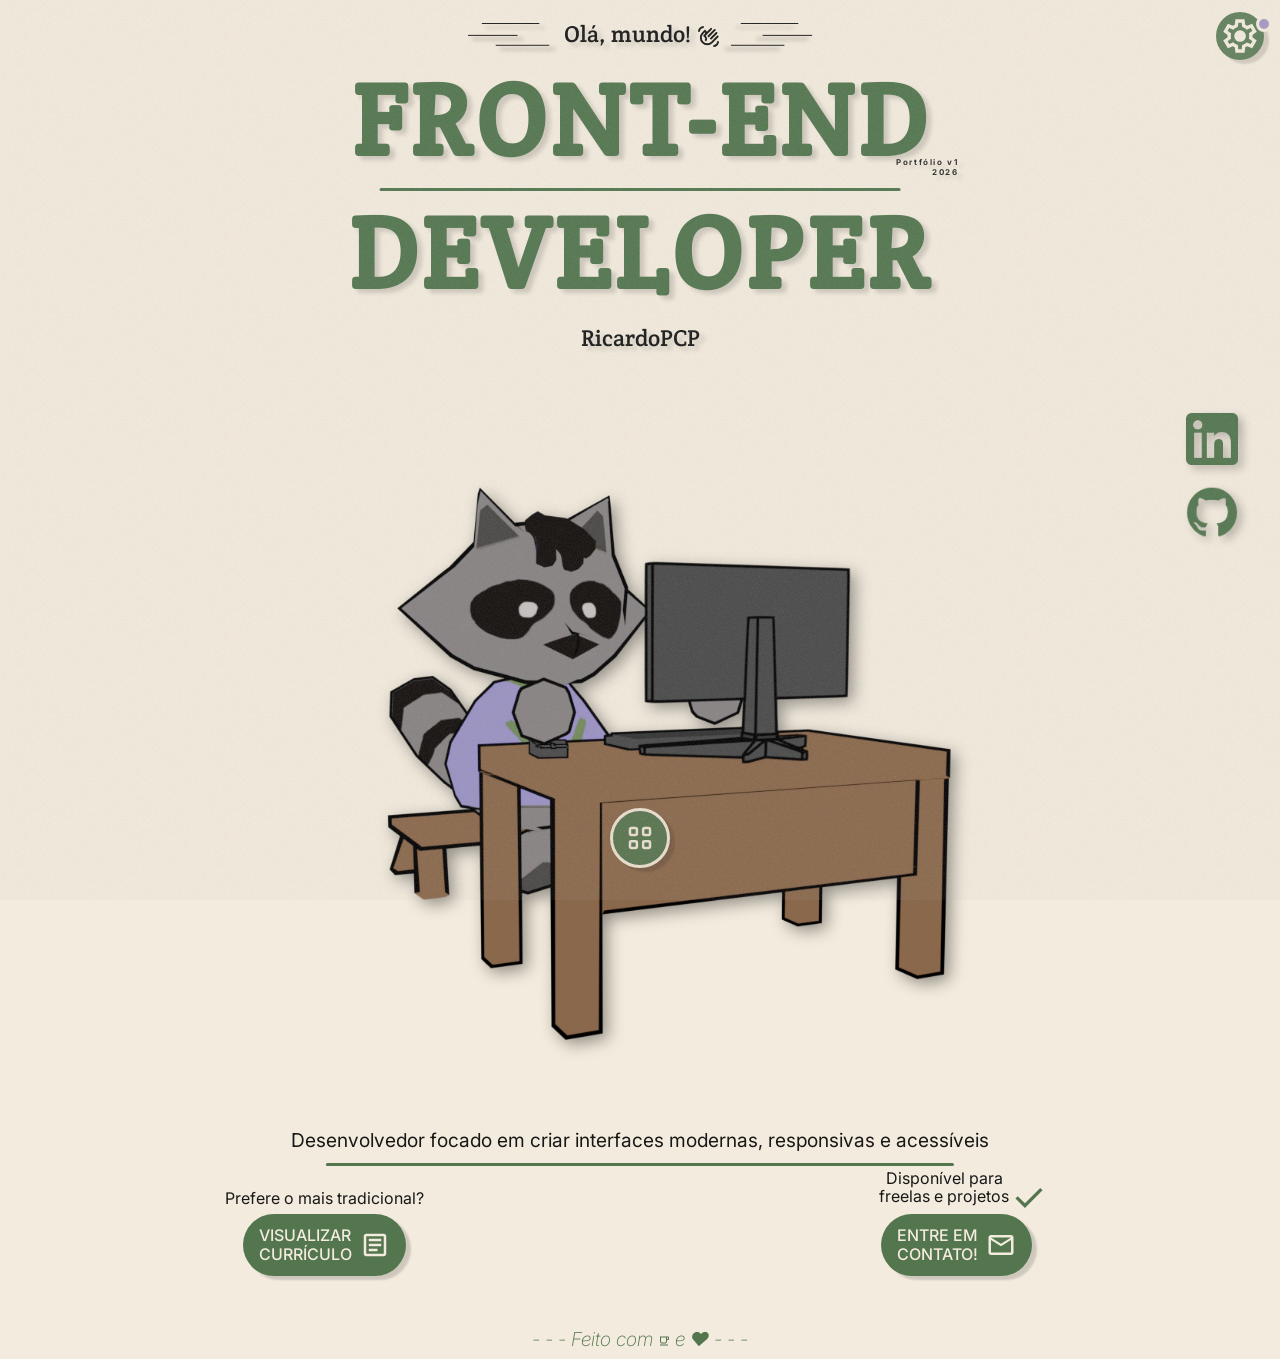
==== commit d31374f9: "bugs: anchor, (test) Mac, (test) pag 404" ====
--- a/index.html
+++ b/index.html
@@ -165,9 +165,10 @@
 
          <div class="hero-infos">
             <div class="hero-video">
-            <video class="video-hero" autoplay muted loop preload="auto">
+            <video class="video-hero" autoplay muted loop preload="auto" id="heroVideo">
                 <source src="./assets/animacoes/hero.webm" type="video/webm" alt="Animação de guaxinim low poly trabalhando">
-                <img src="./assets/animacoes/hero.apng" alt="Animação de guaxinim low poly trabalhando" loading="lazy"> </video>
+            </video>
+                <img class="video-hero" src="./assets/animacoes/hero.apng" alt="Animação de guaxinim low poly trabalhando" loading="lazy" id="heroImg" style="display:none;"> 
             </div>
 
             <div class="perfis">
@@ -178,7 +179,7 @@
             </div>
 
             <div class="desc-hero">
-                <span><p data-key="desc-hero">Desenvolvedor focado em criar interfaces modernas, responsívas e acessíveis<br>
+                <span><p data-key="desc-hero">Desenvolvedor focado em criar interfaces modernas, responsivas e acessíveis<br>
                 </span></p>
             </div>
 
@@ -201,7 +202,7 @@
         <div class="div-sobre">
             <div class="sobre-texto">
                 <h2 data-key="sobre"><span class="borda-bottom">SOBRE:</span></h2>
-                    <p data-key="sobre-desc">Oi, eu sou <span>Ricardo</span>, tenho 22 anos e sou estudante de Ciência da Computação e desenvolvedor front-end apaixonado por transformar ideias em experiências digitais modernas, funcionais e responsivas. Atualmente, estou colocando meus estudos em prática através do desenvolvimento de websites e projetos próprios, explorando desde design até o código. 
+                    <p data-key="sobre-desc">Oi, meu nome é <span>Ricardo</span>, tenho 22 anos e sou estudante de Ciência da Computação e desenvolvedor front-end apaixonado por transformar ideias em experiências digitais modernas, funcionais e responsivas. Atualmente, estou colocando meus estudos em prática através do desenvolvimento de websites e projetos próprios, explorando desde design até o código. 
 
                     <span><br><br>Gosto de fazer o usuário nem perceber todo o trabalhão por trás das interfaces!</span>
                     </p>
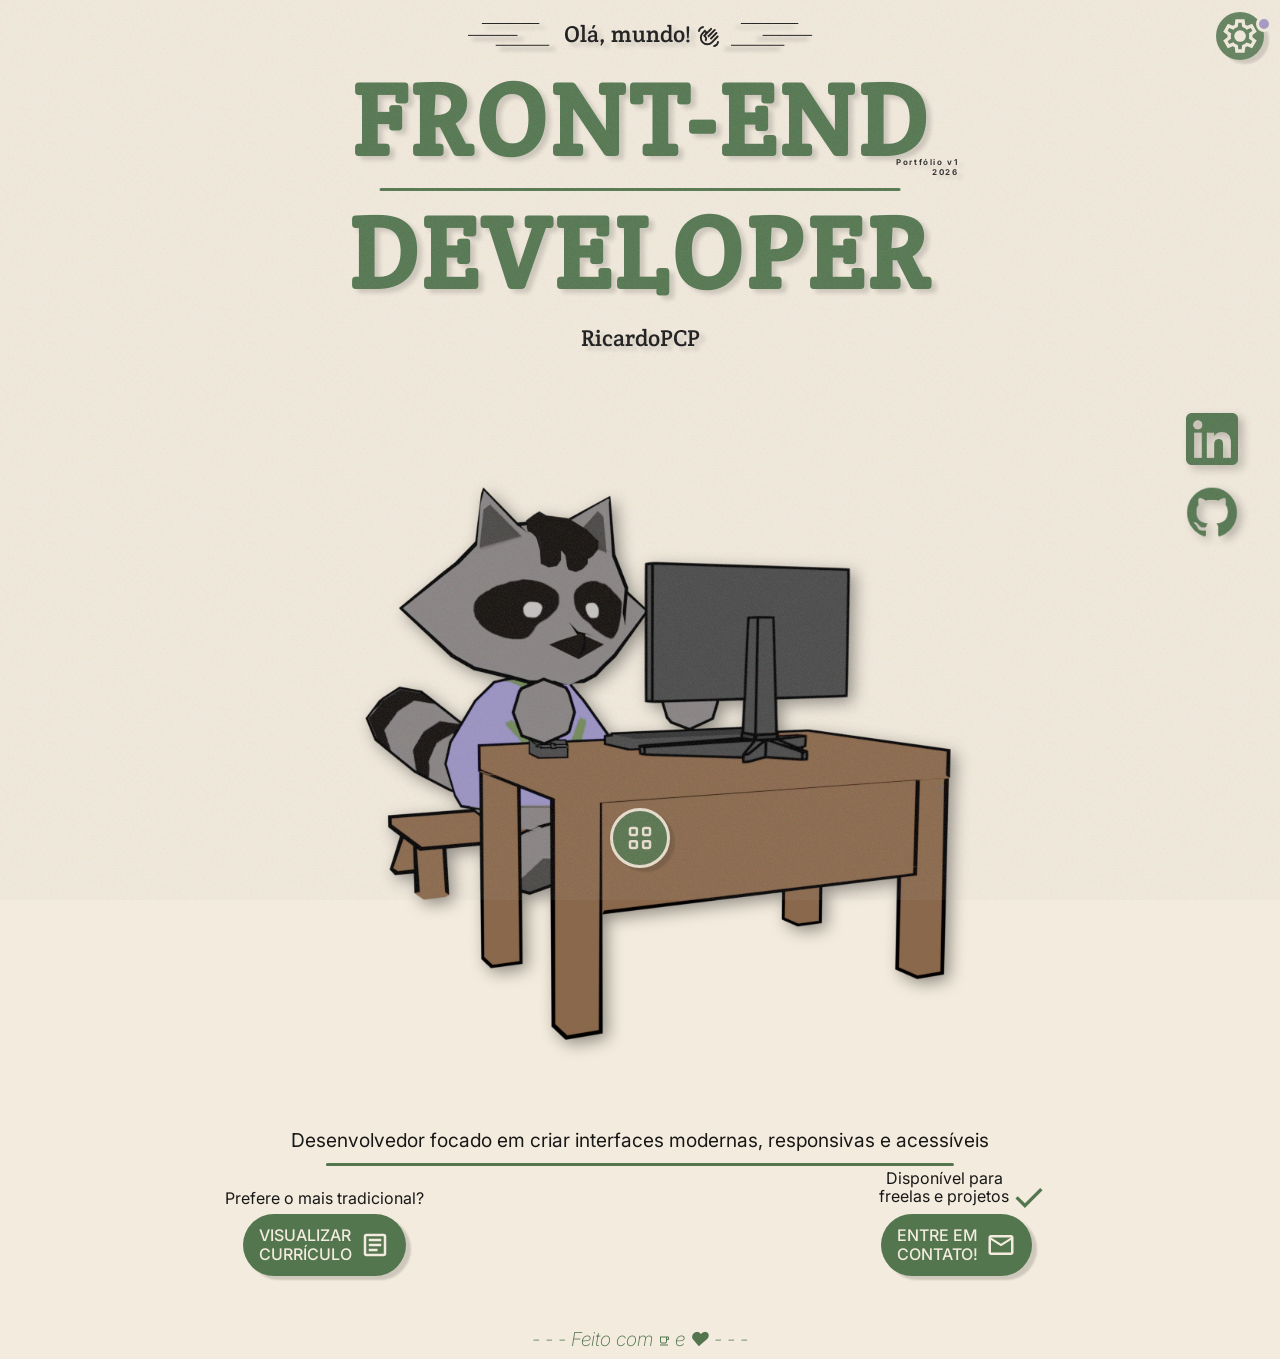
==== commit 2f943308: "Mac fallback" ====
--- a/index.html
+++ b/index.html
@@ -250,9 +250,9 @@
                             </ul>
                     </div>
                         <div class="experiencia-video">
-                        <video class="video-experiencia" autoplay muted loop preload="auto">
-                         <source src="./assets/animacoes/gravata.webm" type="video/webm" alt="Animação de guaxinim low poly arrumando gravata">
-                         <img src="./assets/animacoes/gravata.apng" alt="Animação de guaxinim low poly arrumando gravata" loading="lazy"> </video>
+                        <video class="video-experiencia webM" autoplay muted loop preload="auto">
+                         <source src="./assets/animacoes/gravata.webm" type="video/webm" alt="Animação de guaxinim low poly arrumando gravata"></video>
+                         <img class="hero-video" src="./assets/animacoes/gravata.apng" alt="Animação de guaxinim low poly arrumando gravata" loading="lazy" style="display:none;">
                          </div>
                 </div>
             </div>
@@ -275,9 +275,9 @@
                             <li class="afazer fim">Curso em Vídeo</li>
                         </ul>
                         <div class="curso-video">
-                        <video class="video-curso" autoplay muted loop preload="auto">
-                         <source src="./assets/animacoes/papel.webm" type="video/webm" alt="Animação de guaxinim low poly escrevendo">
-                         <img src="./assets/animacoes/papel.apng" alt="Animação de guaxinim low poly escrevendo" loading="lazy"> </video>
+                        <video class="video-curso webM" autoplay muted loop preload="auto">
+                         <source src="./assets/animacoes/papel.webm" type="video/webm" alt="Animação de guaxinim low poly escrevendo"> </video>
+                         <img class="hero-video" src="./assets/animacoes/papel.apng" alt="Animação de guaxinim low poly escrevendo" loading="lazy" style="display:none;">
                          </div>
                     </div>
                 </div>
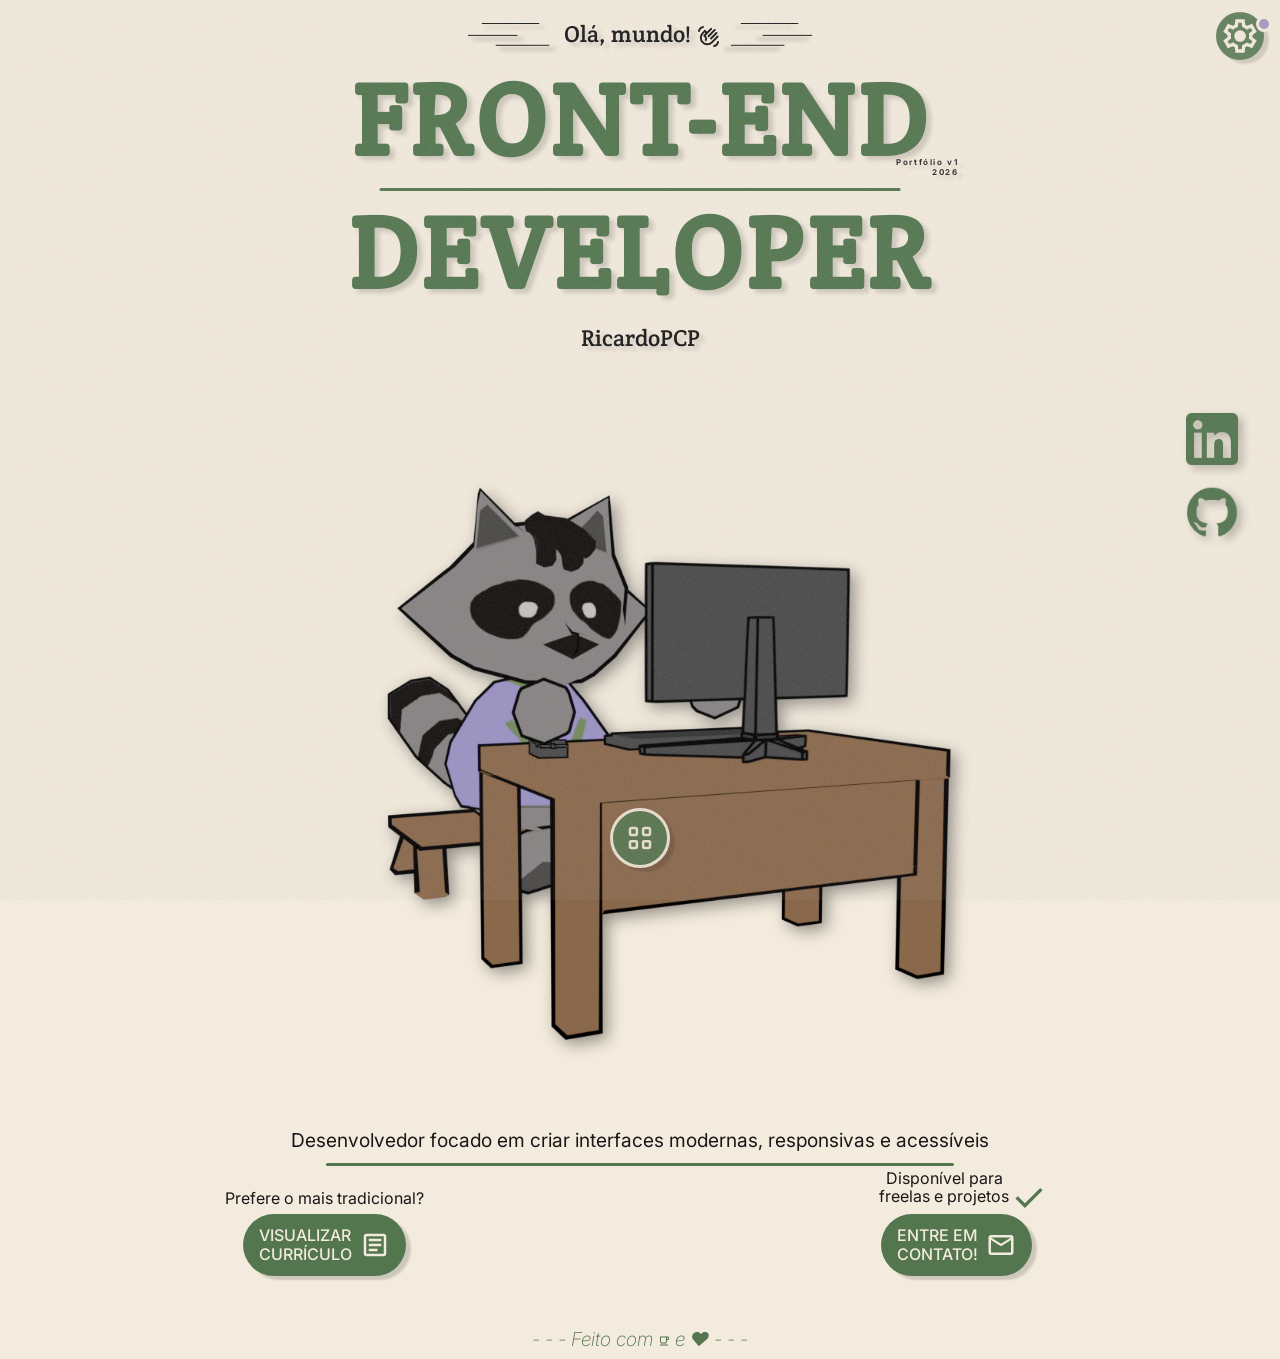
==== commit dc6c879d: "otimização de load + melhoria imagens pro Safari" ====
--- a/index.html
+++ b/index.html
@@ -165,10 +165,10 @@
 
          <div class="hero-infos">
             <div class="hero-video">
-            <video class="video-hero" autoplay muted loop preload="auto" id="heroVideo">
+            <video class="video-hero webM" autoplay muted loop preload="auto" id="heroVideo">
                 <source src="./assets/animacoes/hero.webm" type="video/webm" alt="Animação de guaxinim low poly trabalhando">
             </video>
-                <img class="video-hero" src="./assets/animacoes/hero.apng" alt="Animação de guaxinim low poly trabalhando" loading="lazy" id="heroImg" style="display:none;"> 
+                <img class="video-hero" data-src="./assets/animacoes/hero.apng" alt="Animação de guaxinim low poly trabalhando" loading="lazy" id="heroImg" style="display:none;"> 
             </div>
 
             <div class="perfis">
@@ -252,7 +252,7 @@
                         <div class="experiencia-video">
                         <video class="video-experiencia webM" autoplay muted loop preload="auto">
                          <source src="./assets/animacoes/gravata.webm" type="video/webm" alt="Animação de guaxinim low poly arrumando gravata"></video>
-                         <img class="hero-video" src="./assets/animacoes/gravata.apng" alt="Animação de guaxinim low poly arrumando gravata" loading="lazy" style="display:none;">
+                         <img class="hero-video" data-src="./assets/animacoes/gravata.apng" alt="Animação de guaxinim low poly arrumando gravata" loading="lazy" style="display:none;">
                          </div>
                 </div>
             </div>
@@ -277,7 +277,7 @@
                         <div class="curso-video">
                         <video class="video-curso webM" autoplay muted loop preload="auto">
                          <source src="./assets/animacoes/papel.webm" type="video/webm" alt="Animação de guaxinim low poly escrevendo"> </video>
-                         <img class="hero-video" src="./assets/animacoes/papel.apng" alt="Animação de guaxinim low poly escrevendo" loading="lazy" style="display:none;">
+                         <img class="hero-video" data-src="./assets/animacoes/papel.apng" alt="Animação de guaxinim low poly escrevendo" loading="lazy" style="display:none;">
                          </div>
                     </div>
                 </div>
@@ -530,9 +530,9 @@
         <div class="div-contato">
             <h2 class="digitando" data-key="conversar">Oi! Bora conversar!<span class="mouseBlink">|</span></h2>
                 <div class="experiencia-video">
-                    <video class="video-experiencia" autoplay muted loop preload="auto">
-                    <source src="./assets/animacoes/gravata.webm" type="video/webm" alt="Animação de guaxinim low poly acenando com uma carta">
-                    <img src="./assets/animacoes/gravata.apng" alt="Animação de guaxinim low poly acenando com uma carta"> </video>
+                    <video class="video-contato webM" autoplay muted loop preload="auto">
+                    <source src="./assets/animacoes/gravata.webm" type="video/webm" alt="Animação de guaxinim low poly acenando com uma carta"> </video>
+                    <img class="hero-video" data-src="./assets/animacoes/gravata.apng" alt="Animação de guaxinim low poly acenando com uma carta" loading="lazy" style="display:none;">
                 </div>
 
             <div class="contato-texto">
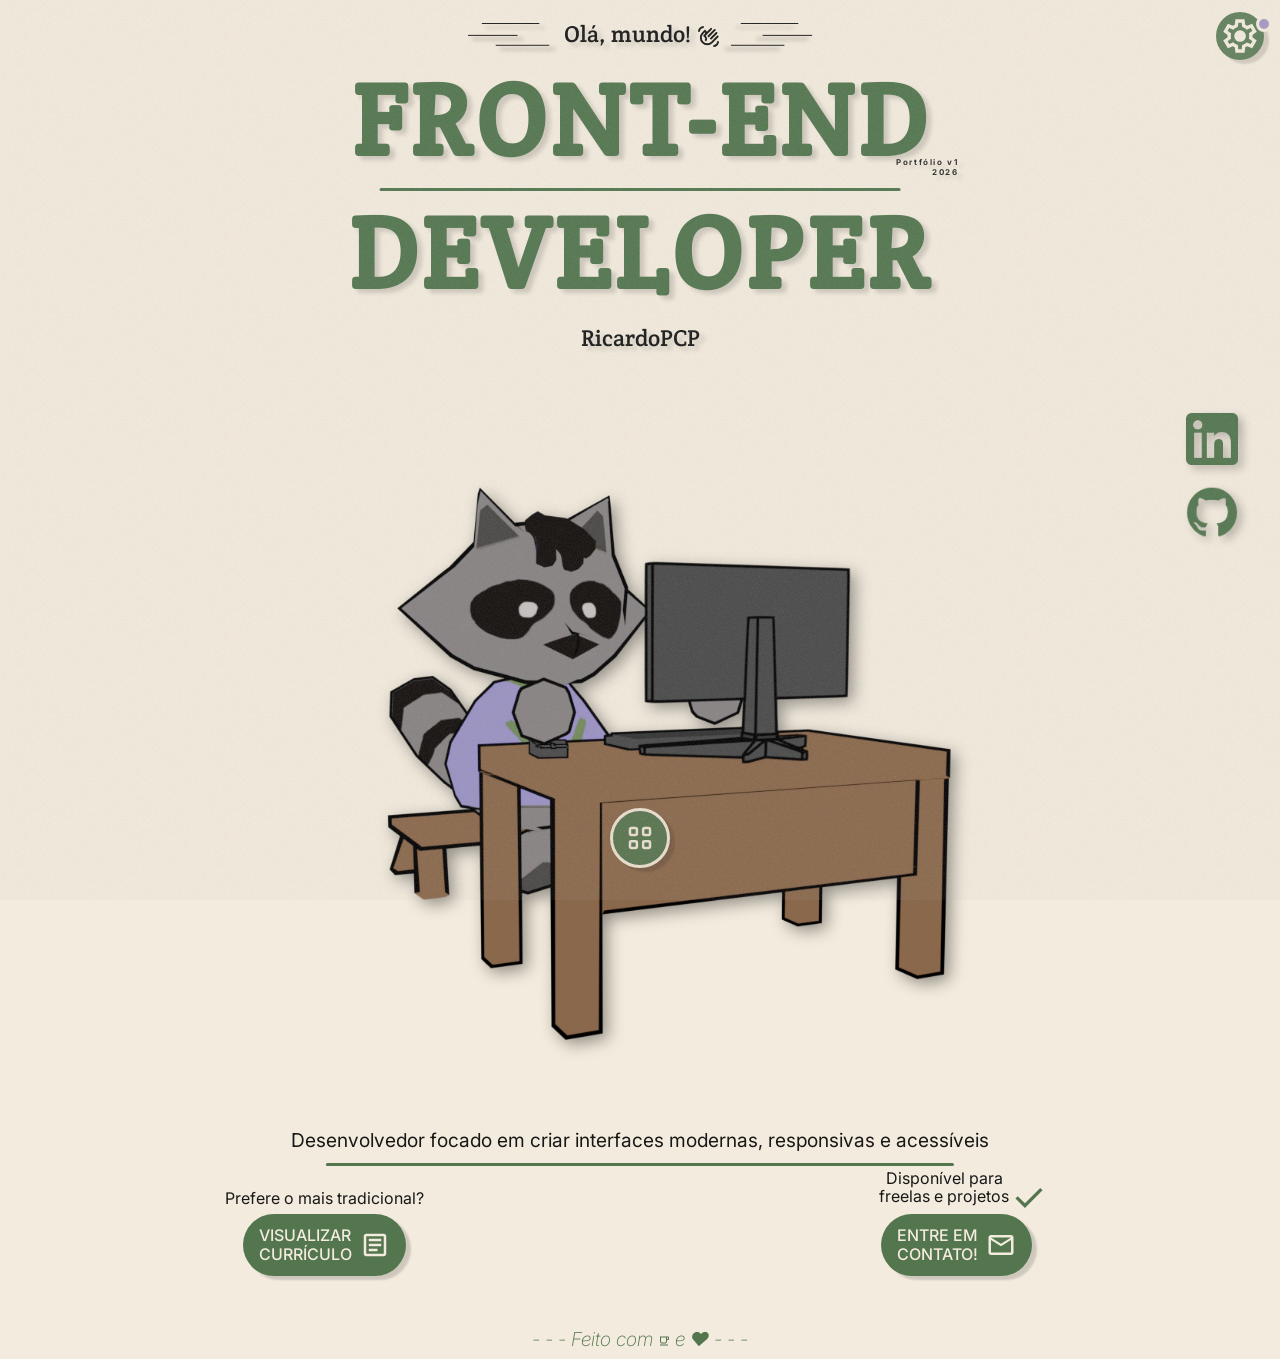
==== commit 16054a0f: "bugreport" ====
--- a/index.html
+++ b/index.html
@@ -30,12 +30,36 @@
             </ul>
 
             <div class="aba-config some">
-                <ul>
-                    <li class="cor hover" onclick="toggleDarkMode()" tabindex="0" role="button" onkeydown="if(event.key === 'Enter' || event.key === ' ') { toggleDarkMode(); event.preventDefault(); }"><svg class="sol" xmlns="http://www.w3.org/2000/svg" height="20px" viewBox="0 -960 960 960" width="20px" fill="#F3EBDD"><path d="M565-395q35-35 35-85t-35-85q-35-35-85-35t-85 35q-35 35-35 85t35 85q35 35 85 35t85-35Zm-226.5 56.5Q280-397 280-480t58.5-141.5Q397-680 480-680t141.5 58.5Q680-563 680-480t-58.5 141.5Q563-280 480-280t-141.5-58.5ZM200-440H40v-80h160v80Zm720 0H760v-80h160v80ZM440-760v-160h80v160h-80Zm0 720v-160h80v160h-80ZM256-650l-101-97 57-59 96 100-52 56Zm492 496-97-101 53-55 101 97-57 59Zm-98-550 97-101 59 57-100 96-56-52ZM154-212l101-97 55 53-97 101-59-57Zm326-268Z"/></svg> <svg class="lua" xmlns="http://www.w3.org/2000/svg" height="24px" viewBox="0 -960 960 960" width="24px" fill="#181818"><path d="M480-120q-150 0-255-105T120-480q0-150 105-255t255-105q14 0 27.5 1t26.5 3q-41 29-65.5 75.5T444-660q0 90 63 153t153 63q55 0 101-24.5t75-65.5q2 13 3 26.5t1 27.5q0 150-105 255T480-120Zm0-80q88 0 158-48.5T740-375q-20 5-40 8t-40 3q-123 0-209.5-86.5T364-660q0-20 3-40t8-40q-78 32-126.5 102T200-480q0 116 82 198t198 82Zm-10-270Z"/></svg> </li> <li>|</li>
-                    <li class="btnMusic hover" onclick="toggleMusic()" tabindex="0" role="button" onkeydown="if(event.key === 'Enter' || event.key === ' ') { toggleMusic(); event.preventDefault(); }"><svg class="noMusic" xmlns="http://www.w3.org/2000/svg" height="24px" viewBox="0 -960 960 960" width="24px" fill="#181818"><path d="M792-56 56-792l56-56 736 736-56 56ZM560-514l-80-80v-246h240v160H560v166ZM400-120q-66 0-113-47t-47-113q0-66 47-113t113-47q23 0 42.5 5.5T480-418v-62l80 80v120q0 66-47 113t-113 47Z"/></svg> <svg class="music" xmlns="http://www.w3.org/2000/svg" height="24px" viewBox="0 -960 960 960" width="24px" fill="#181818"><path d="M287-167q-47-47-47-113t47-113q47-47 113-47 23 0 42.5 5.5T480-418v-422h240v160H560v400q0 66-47 113t-113 47q-66 0-113-47Z"/></svg></li> <li>|</li>
+                <ul class="abaAbertaConfigUl">
+                    <li class="cor hover" onclick="toggleDarkMode()" tabindex="0" role="button" onkeydown="if(event.key === 'Enter' || event.key === ' ') { toggleDarkMode(); event.preventDefault(); }"><svg class="sol" xmlns="http://www.w3.org/2000/svg" height="20px" viewBox="0 -960 960 960" width="20px" fill="#F3EBDD"><path d="M565-395q35-35 35-85t-35-85q-35-35-85-35t-85 35q-35 35-35 85t35 85q35 35 85 35t85-35Zm-226.5 56.5Q280-397 280-480t58.5-141.5Q397-680 480-680t141.5 58.5Q680-563 680-480t-58.5 141.5Q563-280 480-280t-141.5-58.5ZM200-440H40v-80h160v80Zm720 0H760v-80h160v80ZM440-760v-160h80v160h-80Zm0 720v-160h80v160h-80ZM256-650l-101-97 57-59 96 100-52 56Zm492 496-97-101 53-55 101 97-57 59Zm-98-550 97-101 59 57-100 96-56-52ZM154-212l101-97 55 53-97 101-59-57Zm326-268Z"/></svg> <svg class="lua" xmlns="http://www.w3.org/2000/svg" height="24px" viewBox="0 -960 960 960" width="24px" fill="#181818"><path d="M480-120q-150 0-255-105T120-480q0-150 105-255t255-105q14 0 27.5 1t26.5 3q-41 29-65.5 75.5T444-660q0 90 63 153t153 63q55 0 101-24.5t75-65.5q2 13 3 26.5t1 27.5q0 150-105 255T480-120Zm0-80q88 0 158-48.5T740-375q-20 5-40 8t-40 3q-123 0-209.5-86.5T364-660q0-20 3-40t8-40q-78 32-126.5 102T200-480q0 116 82 198t198 82Zm-10-270Z"/></svg></li>
+
+                    <li class="btnMusic hover" onclick="toggleMusic()" tabindex="0" role="button" onkeydown="if(event.key === 'Enter' || event.key === ' ') { toggleMusic(); event.preventDefault(); }"><svg class="noMusic" xmlns="http://www.w3.org/2000/svg" height="24px" viewBox="0 -960 960 960" width="24px" fill="#181818"><path d="M792-56 56-792l56-56 736 736-56 56ZM560-514l-80-80v-246h240v160H560v166ZM400-120q-66 0-113-47t-47-113q0-66 47-113t113-47q23 0 42.5 5.5T480-418v-62l80 80v120q0 66-47 113t-113 47Z"/></svg> <svg class="music" xmlns="http://www.w3.org/2000/svg" height="24px" viewBox="0 -960 960 960" width="24px" fill="#181818"><path d="M287-167q-47-47-47-113t47-113q47-47 113-47 23 0 42.5 5.5T480-418v-422h240v160H560v400q0 66-47 113t-113 47q-66 0-113-47Z"/></svg></li> 
+
                     <li class="lingua hover" onclick="toggleLanguage()" data-key="nav-lingua" tabindex="0" role="button" onkeydown="if(event.key === 'Enter' || event.key === ' ') { toggleLanguage(); event.preventDefault(); }"><p>BR</p></li>
+
+                    <li>
+                    <button class="btnBug hover" command="show-modal" commandfor="dialogBug">
+                        <svg xmlns="http://www.w3.org/2000/svg" height="24px" viewBox="0 -960 960 960" width="24px" fill="#181818"><path d="M480-200q66 0 113-47t47-113v-160q0-66-47-113t-113-47q-66 0-113 47t-47 113v160q0 66 47 113t113 47Zm-80-120h160v-80H400v80Zm0-160h160v-80H400v80Zm80 40Zm0 320q-65 0-120.5-32T272-240H160v-80h84q-3-20-3.5-40t-.5-40h-80v-80h80q0-20 .5-40t3.5-40h-84v-80h112q14-23 31.5-43t40.5-35l-64-66 56-56 86 86q28-9 57-9t57 9l88-86 56 56-66 66q23 15 41.5 34.5T688-640h112v80h-84q3 20 3.5 40t.5 40h80v80h-80q0 20-.5 40t-3.5 40h84v80H688q-32 56-87.5 88T480-120Z"/></svg>
+                    </button>
+                    </li>
                 </ul>
             </div>
+            <dialog id="dialogBug">
+                <form id="formBug">
+                        <button class="fecharDialog" type="button" command="close" commandfor="dialogBug"><svg xmlns="http://www.w3.org/2000/svg" height="24px" viewBox="0 -960 960 960" width="24px" fill="currentColor"><path d="m256-200-56-56 224-224-224-224 56-56 224 224 224-224 56 56-224 224 224 224-56 56-224-224-224 224Z"/></svg></button>
+                <h2 data-key="h2Bug">Encontrou um bug?</h2>
+                <p data-key="pBug">Conte o que aconteceu! Seu feedback ajuda a melhorar este portfólio.</p>
+
+                <textarea class="texto" type="text" minlength="7" maxlength="150" autocomplete="off" required></textarea><br>
+
+                <div class="unicbtnProjeto" data-key="btnBug">
+                    <input type="submit" class="btn" value="ENVIAR" ></input>
+                </div>
+
+                <div class="confirmacao-form"><p></p></div>
+
+                </form>
+            </dialog>
         </div>
 
         <nav class="navbar">
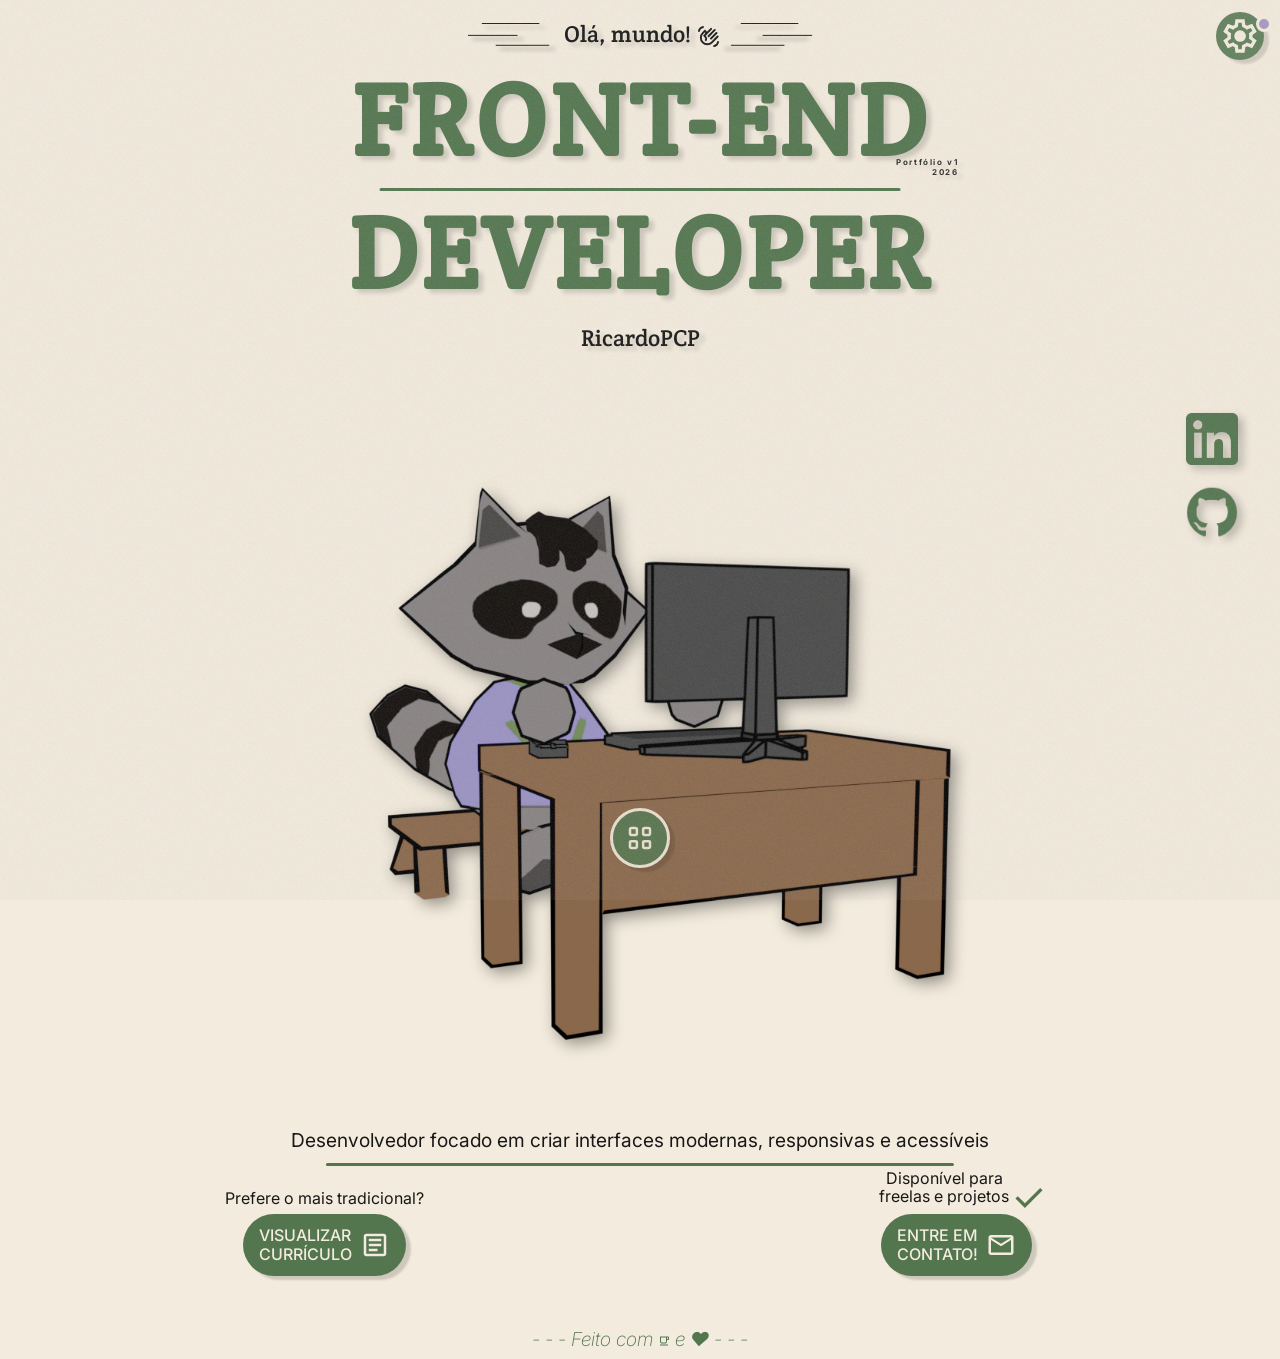
==== commit 250a70df: "novos assets (contato e 404), OG para compartilhamento e form de bug" ====
--- a/index.html
+++ b/index.html
@@ -3,10 +3,22 @@
 <head>
     <meta charset="UTF-8">
     <meta name="viewport" content="width=device-width, initial-scale=1.0">
-    <meta name="author" content = "Ricardo PCP">
+    <meta name="author" content = "RicardoPCP">
+
+
+    <meta property="og:title" content="Portfolio RicardoPCP | Front-End Developer" />
+    <meta property="og:description" content="Veja meu portfólio! Certeza que vai gostar ^^" />
+    <meta property="og:image" content="https://github.com/RicardoPCP/Portfolio-RicardoPCP/blob/main/assets/logo.png" />
+    <meta property="og:url" content="https://ricardopcp.github.io/Portfolio-RicardoPCP/" />
+    <meta property="og:type" content="website" />
+    <meta property="og:locale" content="pt_BR" />
+    <meta name ="description" content = "Portfólio de projetos pessoais e profissionais de RicardoPCP">
+
 
     <link href="https://fonts.googleapis.com/css2?family=Crete+Round:ital@0;1&display=swap" rel="stylesheet">
     <link href="https://fonts.googleapis.com/css2?family=Crete+Round:ital@0;1&family=Inter:ital,opsz,wght@0,14..32,100..900;1,14..32,100..900&display=swap" rel="stylesheet">
+
+
     <link rel="stylesheet" href="./css/style.css">
     <link rel="icon" href="favicon.ico" />
     <script src="script.js" defer></script>
@@ -45,12 +57,27 @@
                 </ul>
             </div>
             <dialog id="dialogBug">
-                <form id="formBug">
+                <form id="formBug" action="https://api.web3forms.com/submit" method="POST">
                         <button class="fecharDialog" type="button" command="close" commandfor="dialogBug"><svg xmlns="http://www.w3.org/2000/svg" height="24px" viewBox="0 -960 960 960" width="24px" fill="currentColor"><path d="m256-200-56-56 224-224-224-224 56-56 224 224 224-224 56 56-224 224 224 224-56 56-224-224-224 224Z"/></svg></button>
                 <h2 data-key="h2Bug">Encontrou um bug?</h2>
                 <p data-key="pBug">Conte o que aconteceu! Seu feedback ajuda a melhorar este portfólio.</p>
 
-                <textarea class="texto" type="text" minlength="7" maxlength="150" autocomplete="off" required></textarea><br>
+                <input type="hidden" name="access_key" value="67942e12-d0b4-491f-a5cf-ddd87a45e4ef">
+
+                <div class="Formcampo">
+                <label>Nome:</label>
+                <input type="text" name="name" required>
+                </div>
+
+                <div class="Formcampo">
+                <label>E-mail:</label>
+                <input type="email" name="email" required>
+                </div>
+
+                <div class="Formcampo">
+                <label>Digite o problema:</label>
+                <textarea name="message" required class="texto" type="text" minlength="7" maxlength="300" autocomplete="off" required></textarea><br>
+                </div>
 
                 <div class="unicbtnProjeto" data-key="btnBug">
                     <input type="submit" class="btn" value="ENVIAR" ></input>
@@ -555,8 +582,8 @@
             <h2 class="digitando" data-key="conversar">Oi! Bora conversar!<span class="mouseBlink">|</span></h2>
                 <div class="experiencia-video">
                     <video class="video-contato webM" autoplay muted loop preload="auto">
-                    <source src="./assets/animacoes/gravata.webm" type="video/webm" alt="Animação de guaxinim low poly acenando com uma carta"> </video>
-                    <img class="hero-video" data-src="./assets/animacoes/gravata.apng" alt="Animação de guaxinim low poly acenando com uma carta" loading="lazy" style="display:none;">
+                    <source src="./assets/animacoes/contato.webm" type="video/webm" alt="Animação de guaxinim low poly acenando com uma carta"> </video>
+                    <img class="hero-video" data-src="./assets/animacoes/contato.apng" alt="Animação de guaxinim low poly acenando com uma carta" loading="lazy" style="display:none;">
                 </div>
 
             <div class="contato-texto">
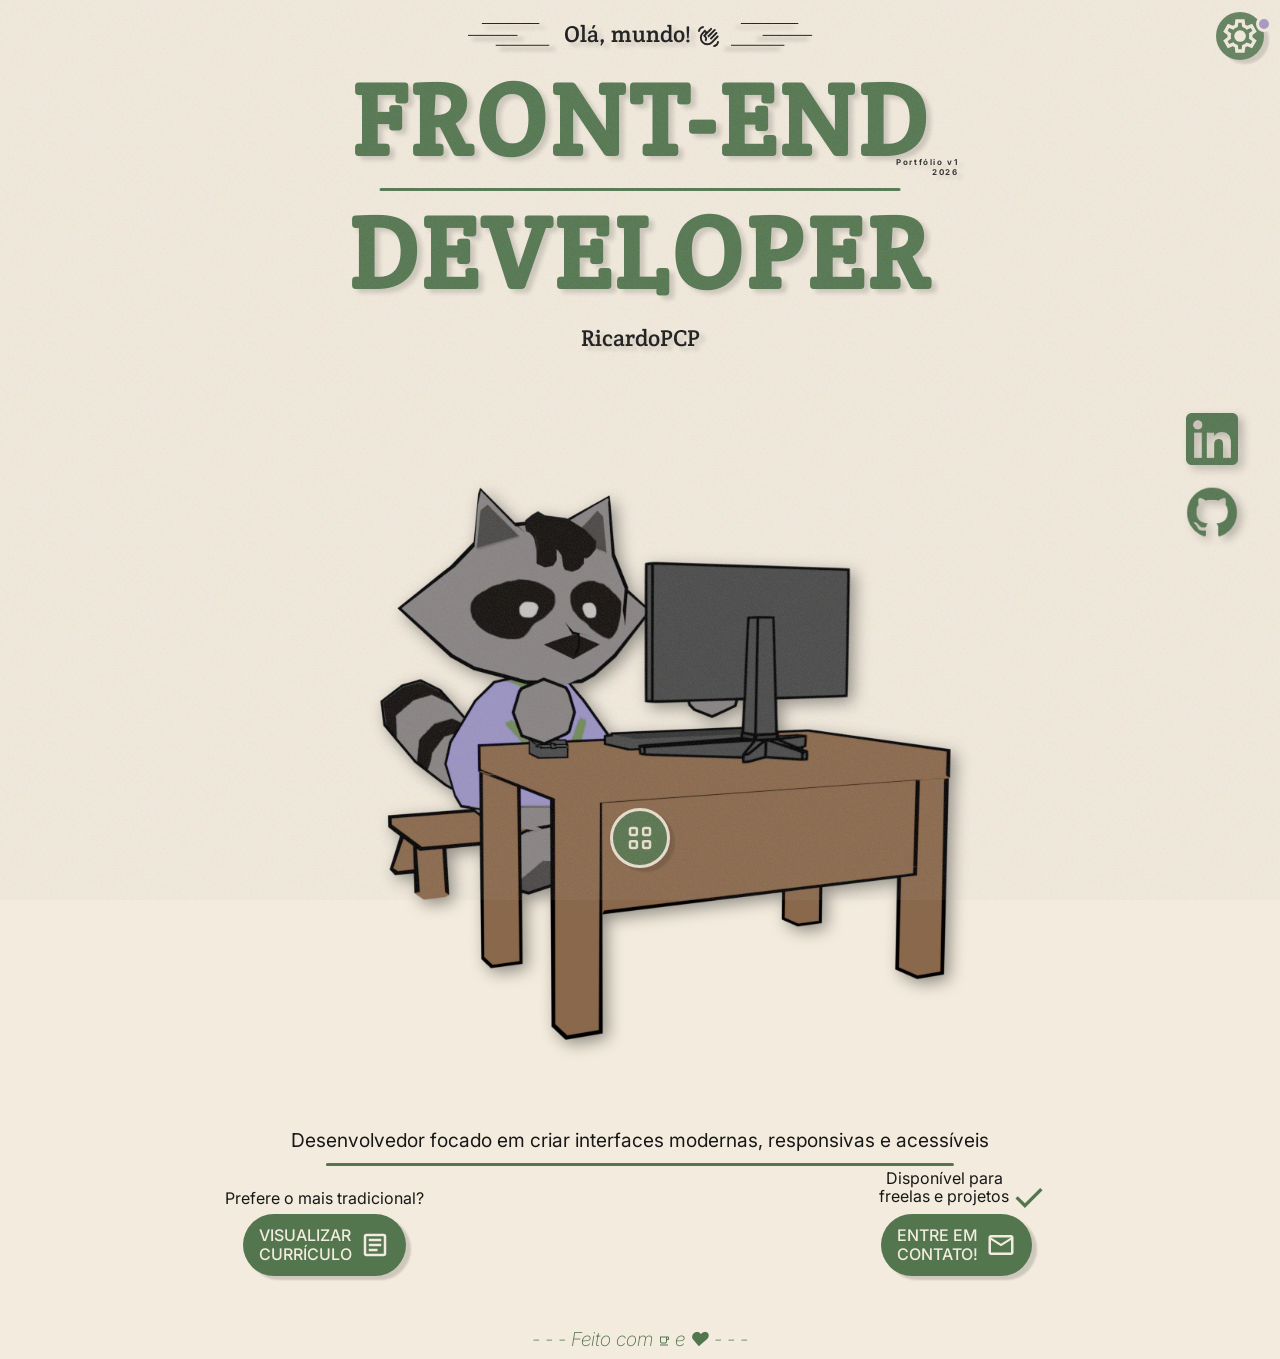
==== commit 999dbea2: "ajeitando img do OG pq errei o link lol" ====
--- a/index.html
+++ b/index.html
@@ -8,7 +8,7 @@
 
     <meta property="og:title" content="Portfolio RicardoPCP | Front-End Developer" />
     <meta property="og:description" content="Veja meu portfólio! Certeza que vai gostar ^^" />
-    <meta property="og:image" content="https://github.com/RicardoPCP/Portfolio-RicardoPCP/blob/main/assets/logo.png" />
+    <meta property="og:image" content="https://ricardopcp.github.io/Portfolio-RicardoPCP/assets/logo.png" />
     <meta property="og:url" content="https://ricardopcp.github.io/Portfolio-RicardoPCP/" />
     <meta property="og:type" content="website" />
     <meta property="og:locale" content="pt_BR" />
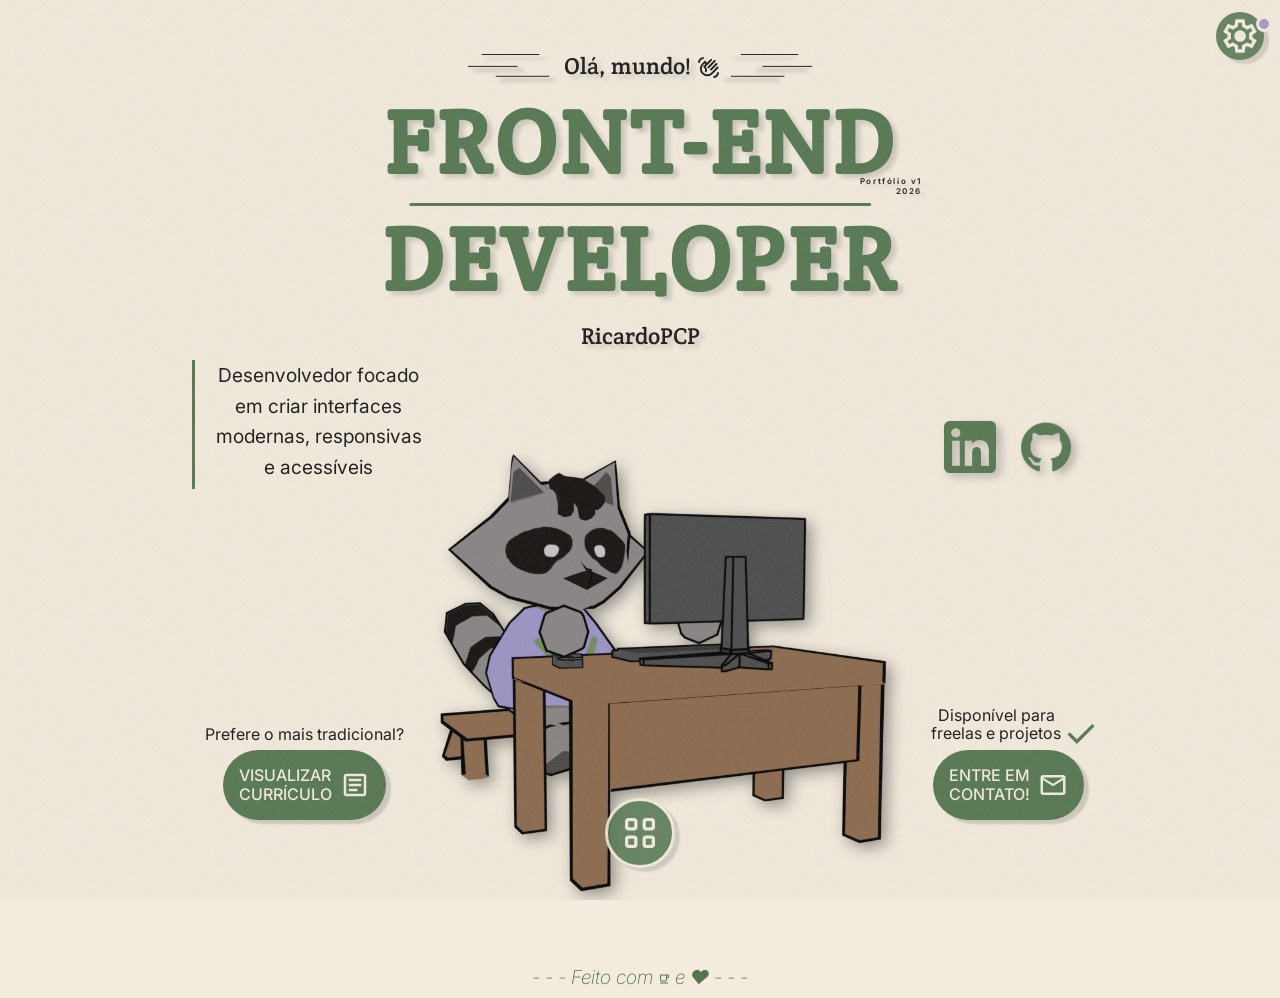
==== commit 3e08dea8: "responsividade inicial" ====
--- a/index.html
+++ b/index.html
@@ -1,5 +1,5 @@
 <!DOCTYPE html>
-<html lang="en">
+<html lang="pt_BR">
 <head>
     <meta charset="UTF-8">
     <meta name="viewport" content="width=device-width, initial-scale=1.0">
@@ -325,12 +325,12 @@
                             <li class="trabalho"> <span>Curso de Javascript</span> | Mai/2026</li>
                             <li class="afazer fim">Curso em Vídeo</li>
                         </ul>
+                        </div>
                         <div class="curso-video">
                         <video class="video-curso webM" autoplay muted loop preload="auto">
                          <source src="./assets/animacoes/papel.webm" type="video/webm" alt="Animação de guaxinim low poly escrevendo"> </video>
                          <img class="hero-video" data-src="./assets/animacoes/papel.apng" alt="Animação de guaxinim low poly escrevendo" loading="lazy" style="display:none;">
                          </div>
-                    </div>
                 </div>
              </div>
         </div>
--- a/css/style.css
+++ b/css/style.css
@@ -2,6 +2,7 @@
 @import url('./main.css');
 @import url('./loadEanim.css');
 @import url('./sobretechcontato.css');
+@import url('mqueries.css');
 
 *{
     margin: 0;
@@ -123,7 +124,7 @@
 
 h1{
     font-family: 'Crete Round', serif;
-    font-size: clamp(3rem, 8vw, 8rem);
+    font-size: clamp(3rem, 7vw, 8rem);
     text-align: center;
     line-height: 1.3;
     letter-spacing: 0.2rem;
